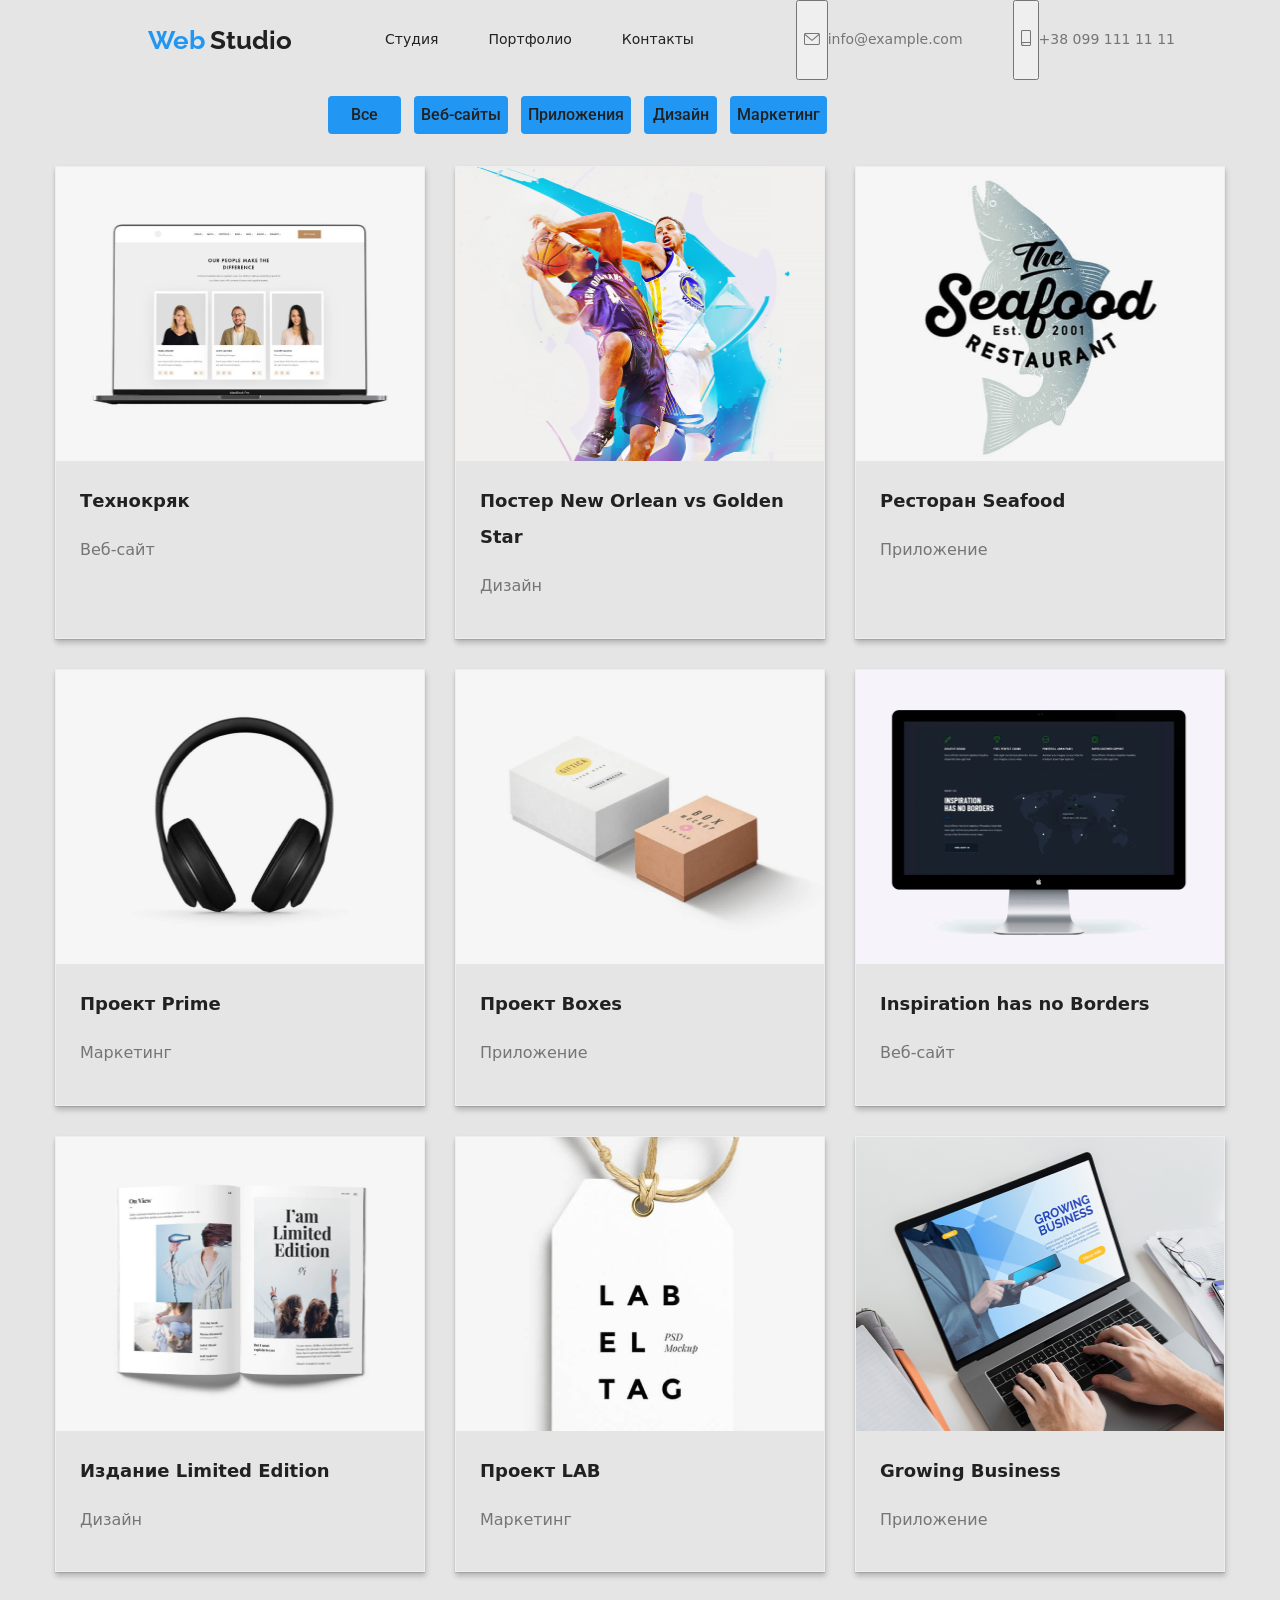
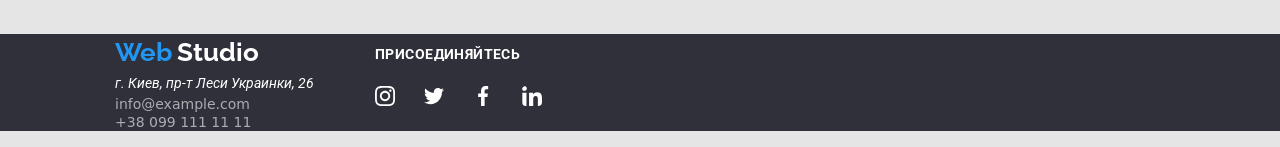
==== portfolio.html @ d6812cfa "oj" ====
<!DOCTYPE html>
<html lang="ru">

<link rel="stylesheet" href="./main.css">

<head>
    <meta charset="UTF-8">
    <meta name="viewport" content="width=device-width, initial-scale=1.0">
    <title>Document</title>
    <link rel="preconnect" href="https://fonts.gstatic.com">

    <link href="https://fonts.googleapis.com/css2?family=Raleway:wght@700&family=Roboto:wght@400;500;700&display=swap"
        rel="stylesheet" />

    <link rel="stylesheet" href="https://cdnjs.cloudflare.com/ajax/libs/modern-normalize/1.0.0/modern-normalize.min.css"
        integrity="sha512-ISS7cAi1PEhQ8jnbJpJZMd29NlhNj4AWYyLOSp2CE/CsHxTCu+r+t0D2yoJudVrd0/8fTVPUVDzY5Tvli75u/g=="
        crossorigin="anonymous" />

</head>

<body >
    <header>
        <div class="container">
        <nav >
            <ul class="site-nav list">
              <a href="" > <span class="logo-start">Web</span> <span class="logo" >  Studio</span></a>
              
              <li class="navi-bar"><a href="./index.html"class="link">Студия</a></li>
              <li class="navi-bar"><a href=""class="link">Портфолио</a></li>
              <li class="navi-bar"><a  href=""class="link">Контакты</a></li>
           <div class="mobi-mail">
            <button class="tel-button"><svg width="16" height="12">
                    <use href="./imege/symbol-defs.svg#icon-envelope"></use>
                </svg></button>
              <li class="last-items"><a class="items" href="mailto:">info@example.com</a></li>

            <button class="tel-button"> <svg width="10" height="16">
                    <use href="./imege/symbol-defs.svg#icon-smartphone"></use>
                </svg></button>
              <li class="last-items"><a class="items" href="tel:+"> +38 099 111 11 11</a></li>
              </div>
         </ul>
        </nav>
        </div>
      </header>

    <main >
        <section> 
            <div class="container-navigation">
    <ul class="navigation">
           <button class="button-site">  Все</button>
           <button class="button-site"> Веб-сайты</button>
           <button class="button-site"> Приложения</button>
            <button class="button-site">Дизайн</button>
            <button class="button-site">Маркетинг</button>
    </ul>
        </div>
        </section>
  
    <section class="mast-last">
        <div class="container">
            <ul class="mast-team">
            <li class="last-page">
                <img src="./imege/2/img.png" width="370" height="294" alt="">

                <div class="mi-project">
                <h3>Технокряк</h3>
                <p class="project">Веб-сайт</p>
                </div>
                
            </li>
        
            <li class="last-page">
                <img src="./imege/2/img_2.png" width="370" height="294" alt="">

                <div class="mi-project">
                <h3>Постер New Orlean vs Golden Star</h3>
                <p class="project">Дизайн</p>
                </div>

            </li>
            <li class="last-page">
                <img src="./imege/2/img_3.png" width="370" height="294" alt="">

                <div class="mi-project">
                <h3>Ресторан Seafood</h3>
                <p class="project">Приложение</p>
                </div>

            </li>

            <li class="last-page">
                <img src="./imege/2/img4.png" width="370" height="294" alt="">

                <div class="mi-project"> 
                <h3>Проект Prime</h3>
                <p class="project">Маркетинг</p>
                </div>

            </li>
            <li class="last-page">
                <img src="./imege/2/img5.png" width="370" height="294" alt="">
                
                <div class="mi-project">
                <h3>Проект Boxes</h3>
                <p class="project">Приложение</p>
                </div>

            </li>
            <li class="last-page">
                <img src="./imege/2/img6.png" width="370" height="294" alt="">

                <div class="mi-project">
                <h3>Inspiration has no Borders</h3>
                <p class="project">Веб-сайт</p>
                </div>

            </li>

            <li class="last-page">
                <img src="./imege/2/7.png" width="370" height="294" alt="">

                <div class="mi-project">
                <h3>Издание Limited Edition</h3>
                <p class="project">Дизайн</p>

                </div>

            </li>

            <li class="last-page">
               <img src="./imege/2/8.png" width="370" height="294" alt="">

            <div class="mi-project">
               <h3>Проект LAB</h3>
               <p class="project">Маркетинг</p>

            </div>
            </li>

            <li class="last-page">
                <img src="./imege/2/9.png" width="370" height="294" alt="">

                <div class="mi-project">
                <h3>Growing Business</h3>
                <p class="project">Приложение</p>
                </div>

            </li>
        </ul>
        </div>
    
    </section>
    
    </main>
    <section>
        <footer>
            <ul>
                <div class="container">
                    <div class="network">
    
                        <li>
                            <h1 class="net">ПРИСОЕДИНЯЙТЕСЬ</h1>
    
                            <button class="my-network"><svg class="button-social">
                                    <use href="./imege/symbol-defs.svg#icon-instagram-1"></use>
                                </svg></button>
    
    
                            <button class="my-network"> <svg class="button-social">
                                    <use href="./imege/symbol-defs.svg#icon-twitter-1"></use>
                                </svg></button>
    
                            <button class="my-network"><svg class="button-social">
                                    <use href="./imege/symbol-defs.svg#icon-facebook-1"></use>
                                </svg></button>
    
                            <button class="my-network"><svg class="button-social">
                                    <use href="./imege/symbol-defs.svg#icon-linkedin-1"></use>
                                </svg></button>
                    </div>
                    </li>
                    <ul class="mi-network">
    
                        <a href=""> <span class="logo-start">Web</span> <span class="logo-my"> Studio</span></a>
    
    
                        <li class="add">
                            <address>г. Киев, пр-т Леси Украинки, 26</address>
                        </li>
                        <li><a class="mail" href="mailto:">info@example.com</a></li>
                        <li> <a class="mobile" href="tel:+"> +38 099 111 11 11</a></li>
                    </ul>
    
    
    
    
    
    
            </ul>
    
        </footer>
    </section>
    
</body>
</html>
---- main.css ----
body{
    background : #E5E5E5;
    font-family: Roboto, sans-serif;}
    /*лого шапка logo*/
    .logo-start .logo {
    font-style: 400;
    font-weight: 700;
    font-size: 1.2;
    line-height: 31px;}
    .logo-start{
        color: #2196F3;
        width: 145px;
        height: 31px;
        left: 215px;
        top: 24px;
        
        font-family: Raleway;
        font-style:400;
        font-weight: 700;
        font-size: 26px;
        line-height: 1.4;}
    .logo{
        margin-right: 93px;
        color: #212121;
        width: 145px;
        height: 31px;
        left: 215px;
        top: 24px;
        
        font-family: Raleway;
        font-style: 400;
        font-weight: 700;
        font-size: 26px;
        line-height: 1.4;}

           
    
        .logo-my{
    
        color: #FFFFFF;
    
        width: 145px;
        height: 31px;
        left: 215px;
        top: 24px;
        
        font-family: Raleway;
        font-style: 400;
        font-weight: 700;
        font-size: 26px;
        line-height: 1.4;}
        /*список навигации link*/
        .site-nav{text-align: center;}
          /*КОМАНДЫ*/
    .container {
width: 1200px;
padding-left: 15px;
padding-right: 15px;
margin-left: auto;
margin-right: auto;
}

     .list{
         display: flex;
        margin: 0;
        padding: 0;
        list-style: none; 
    align-items: center;}

    

  .button{
      padding: 0;
      border: none;
    width: 44px; 
    height: 44px;  
border-radius: 50%;}

.button:hover{background: #2196F3;}
    
.button-smart{
display: flex;
margin-left: auto;
margin-right: auto;

width: 20px;
 height: 20px; 

padding: 0; 
}

        .mobi-mail{
       display: flex;
        margin-left: auto;}
             
        .last-nav{display: flex; }

        .navi-bar{margin-right: 50px;
            display: flex;}
            .navi:last-child{margin: 0px;}
        .link {
            display: flex;
             display: block;
            padding-top: 32px;
            padding-bottom: 32px;
            text-decoration: none;

            color: #212121;
            font-style: 400;
            font-weight: 500;
            font-size: 14px;
            line-height: 1.14;}
               
        .link:hover{
            color: #2196F3;
            font-style: 400;
            font-weight: 500;
            font-size: 14px;
            line-height: 1.14;}
            
         /* Эффективные решения для вашего бизнеса */
    
        .main-hiro{text-align: center;vertical-align:middle}
        

            .text{background: #2F303A;
            background-image:linear-gradient(to bottom, rgba(47, 48, 58, 0.4), rgba(47, 48, 58, 0.4)), url(./imege/Img_Overlay.png);
            background-position: center;;}
            .overlay {justify-content: center;
             width: 1600px;
            height: 600px;
            padding-top: 200px;
         
        }

        

        .hiro-title{
        color: #FFFFFF;
        font-weight: 900;
        font-size: 44px;
        line-height: 1.4;
        text-align: center;
    margin-left: 250px;
        width: 696px;
        
       }

        /* Внимание к деталям,Пунктуальность,Планирование,Современные технологии*/
        h2{
            color: #212121;
            font-style: normal;
            font-weight: 700;
            font-size: 14px;
            line-height: 1.14;}

            .main-paragraph{display: flex;
            margin-left: auto;margin-right: auto;text-align:left}
    
            .paragraph {
            color: #757575;
            font-style: 400;
            font-weight: 400;
            font-size: 14px;
            line-height: 1.7;}
    /* Чем мы занимаемся, Наша команда */

    .lessons{text-align: center;}
    .affair{display: flex; padding-left: 0px; }
    .comm{margin-left: auto;
    margin-right: auto;}

    /* Наша команда имена */
    .main-style{margin-left: auto;
        margin-right: auto;}
    .main-team{display: flex;padding-left: 0px }
    .box{
        display: flex;
       color: #212121;
       font-weight: 700;
       font-size: 36px;
       line-height: 1.2;
       justify-content: center;}


    h3{
    color: #212121;
    
    font-style: 400;
    font-weight: 500;
    font-size: 16px;
    line-height: 19px;}
    
    .team{
        font-style: 400;
        font-weight: 400;
        font-size: 16px;
        line-height: 1.2;
        color: #757575;}
    
    /*мобильный,мыло*/
    .main-nav{
        display: flex;
        text-align: center;}
   

   
    .items:hover{
        
        color: #2196F3;
        font-style: 400;
        font-weight: 500;
        font-size: 14px;
        line-height: 1.14;}
    .items{
        display: block;
        padding-top: 32px;
        padding-bottom: 32px;
        margin-right: 50px;

        color: #757575;
        font-style: 400;
        font-weight: 500;
        font-size: 14px;
        line-height: 1.14;}
    
    .mobile, .mail{
        
    color: rgba(255, 255, 255, 0.6);
    font-style: 400;
    font-weight: 400;
    font-size: 14px;
    line-height: 1.7
    text-decoration none; }
    
    /* Все,Веб-сайты,Приложения,Дизайн,Маркетинг*/

        /* заголовки проектов */
        
            h3{
            font-style: 400;
            font-weight: 700;
            font-size: 18px;
            line-height: 2;
            color: #212121;}
            
          
        
.my-network{    
    
    padding: 0;
      border: none;
    width: 44px; 
    height: 44px;  justify-content: center;
border-radius: 50%;background: #2F303A;}

.button-social{text-decoration: none;
    
        margin-right: 0px;
        border: none; 
        display: flex;
        color:#FFFFFF;;
        height: 20px;
        width: 20px;
    justify-content: center;border-radius: 4px;}

.network{display: flex;text-decoration: none;
     align-items: center;margin-left: 300px;position: absolute;}

.net{font-family: Roboto;
font-style: normal;
font-weight: bold;
font-size: 14px;
line-height: 16px;
letter-spacing: 0.03em;
text-transform: uppercase;

color: #FFFFFF;}

.my-network:hover{background: #2196F3;}

.clients{text-align: center;}

.my-lera{ display: flex; margin-left: auto;
margin-right: auto;justify-content: center;}

.it-lera{margin-right: 15px; }

.it-lera:hover{background:  #2196F3;}
.lera{height: 90px;
width: 170px;

border-radius: 4px;
justify-content: center;
display: flex; }

 .mast-last{justify-content: center; padding-left: 0px;
   display: inline-flex;
  display: flex;
   
  flex-wrap: wrap;}
      
 .mast-team {
     display: inline-flex;
     justify-content: center;
     padding-left: 0px;
      display: flex;
      flex-wrap: wrap;
   }

      .last-page img {
     width: 100%;}
    .mi-project{text-align-last: left;
    padding-left: 24px;padding-bottom: 20px;}

.last-page{margin-right: 30px;margin-bottom: 30px;
  justify-content: center;
width: 370px; border: 1px solid #EEEEEE;

box-shadow: 0px 1px 1px rgba(0, 0, 0, 0.12), 0px 4px 4px rgba(0, 0, 0, 0.06), 1px 4px 6px rgba(0, 0, 0, 0.16);}

.last-page:nth-child(3n + 3) {margin-right: 0px;}


.project {
  font-size: 16px;
  line-height: 1.9;
  color: #757575;}

        
                footer{background: #2F303A;}
                

                .background{background: #F5F4FA;}

                ul{list-style: none;}

                .my-address{padding-left: 0;}

                .add{font-family: Roboto;
                    font-style:400;
                    font-weight: 400;
                    font-size: 14px;
                    line-height: 24px;
                    
                    color: #FFFFFF;
                    }
                a {text-decoration: none;} 
                

    .site-nav{margin-left: 93px;}
    .bar{margin-left: auto;margin-right: auto;}
    .header>.container{align-items: center;}
    
    .container-navigation{margin-left: 280px;}
      
    .button-site:hover{ 
        color: #FFFFFF;}
  .button-site{
      
    font-family: Roboto;
    font-style: 400;
     font-weight: 500;
    font-size: 16px;
     line-height: 1.6;
    color: #212121;
     min-width: 73px;
     height: 38px;
      background: #2196F3;
      border-radius: 4px;border: 1px solid transparent;
    margin-left: 8px;}
    .button-primery:hover{color: #212121;}

   

.button-primery{ font-family: Roboto;
    font-style: 400;
     font-weight: 700;
    font-size: 16px;
     line-height: 1.8;
     color:#FFFFFF;
     margin-right: 400px;
     
     min-width: 200px;
     height: 50px;
      background: #2196F3
     ;border-radius: 4px;border: 1px solid transparent;}
     

.ul{margin-left: 0;
 margin-bottom: 0;
padding-left: 0; }
.p{margin-left: 0;margin-bottom: 0;
padding-left: 0;}
.h1,h2,h3{margin-left: 0;margin-bottom: 0;
padding-left: 0;}
a{text-decoration: none;}
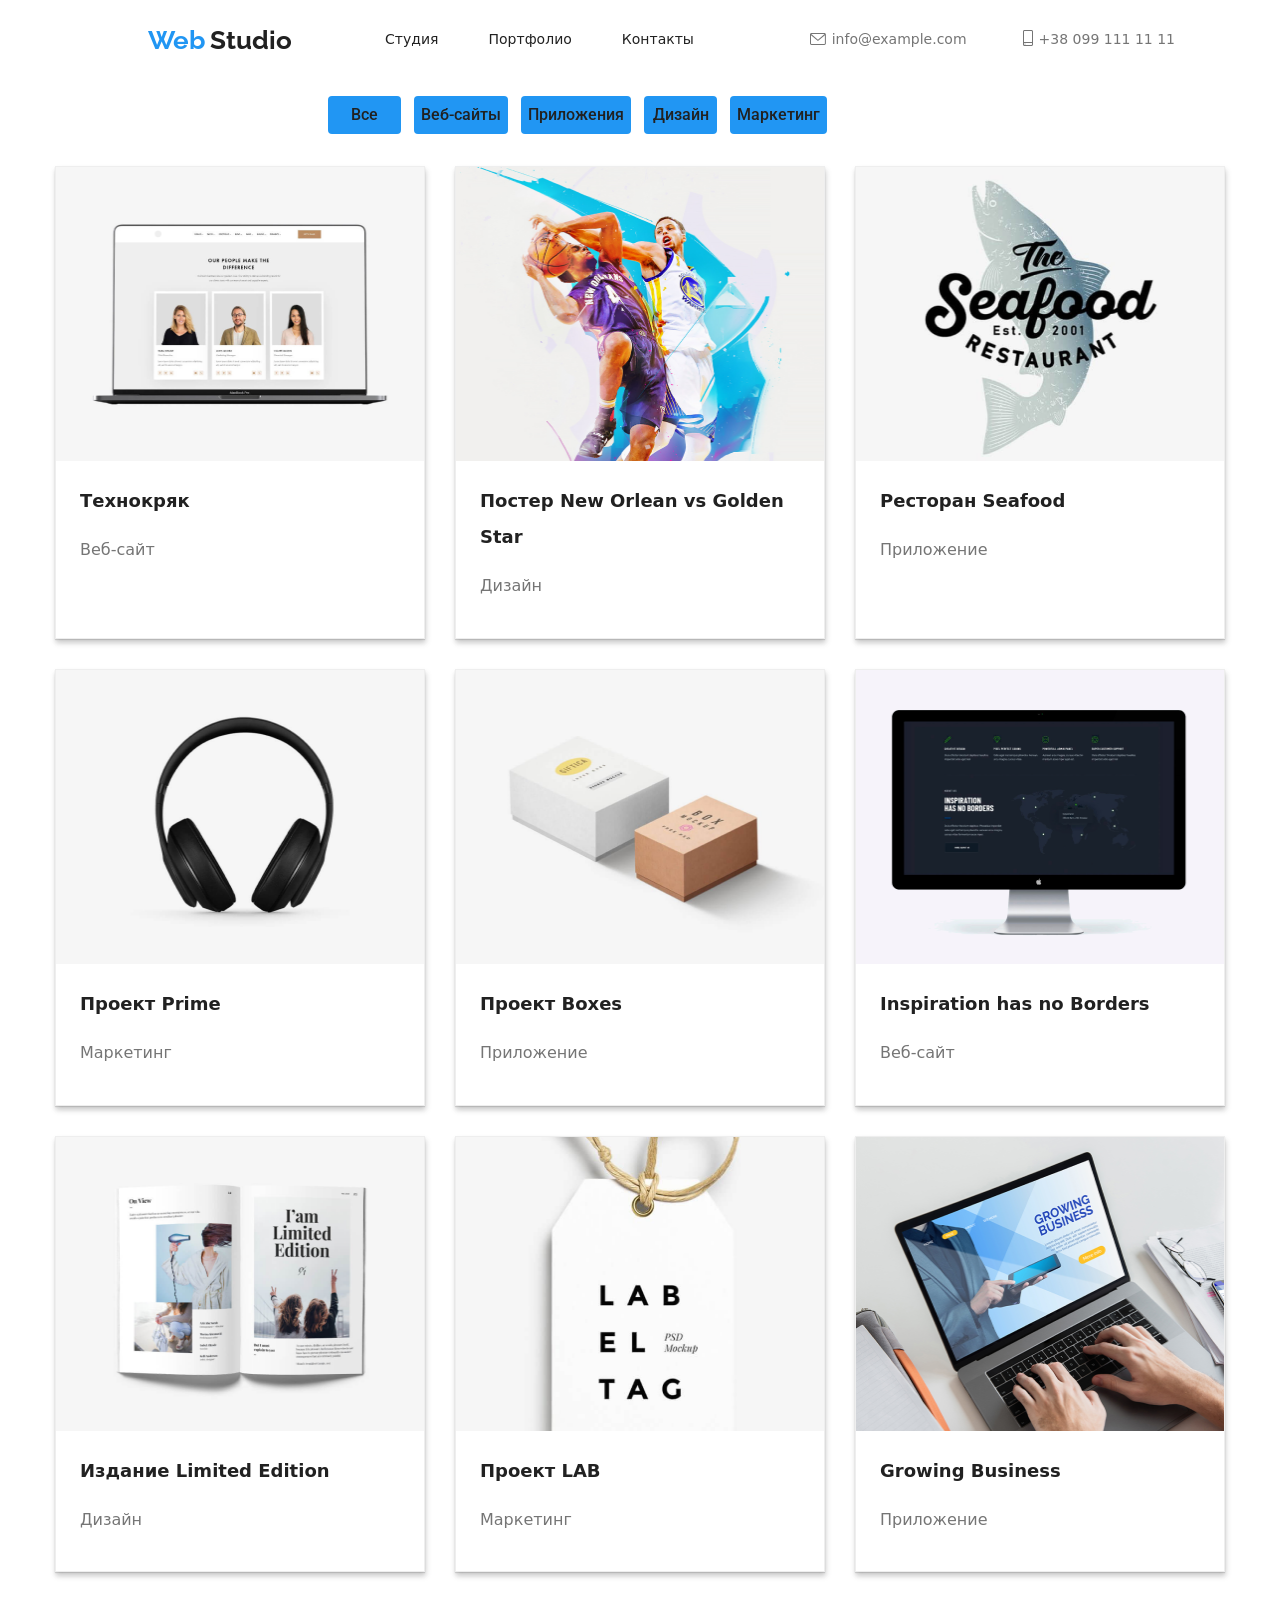
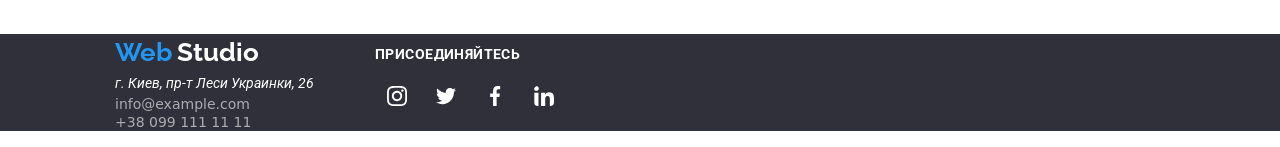
==== commit e2ae29fa: "ooo" ====
--- a/portfolio.html
+++ b/portfolio.html
@@ -182,7 +182,7 @@
                     </li>
                     <ul class="mi-network">
     
-                        <a href=""> <span class="logo-start">Web</span> <span class="logo-my"> Studio</span></a>
+                        <a href=""> <span class="logo-start">Web</span> <span class="logo-my">Studio</span></a>
     
     
                         <li class="add">
--- a/main.css
+++ b/main.css
@@ -1,5 +1,5 @@
 body{
-    background : #E5E5E5;
+  
     font-family: Roboto, sans-serif;}
     /*лого шапка logo*/
     .logo-start .logo {
@@ -70,15 +70,17 @@
     
 
   .button{
-      padding: 0;
-      border: none;
-    width: 44px; 
-    height: 44px;  
+     background: #FFFFFF;color: #757575;
+padding: 0;
+border: none;
+width: 44px; 
+height: 44px;  
 border-radius: 50%;}
 
 .button:hover{background: #2196F3;}
     
 .button-smart{
+
 display: flex;
 margin-left: auto;
 margin-right: auto;
@@ -88,6 +90,7 @@
 
 padding: 0; 
 }
+.tel-button{border: none;background: #FFFFFF;}
 
         .mobi-mail{
        display: flex;
@@ -255,11 +258,12 @@
 border-radius: 50%;background: #2F303A;}
 
 .button-social{text-decoration: none;
-    
+   margin-left: 12px;
         margin-right: 0px;
         border: none; 
         display: flex;
-        color:#FFFFFF;;
+        color:#FFFFFF;
+
         height: 20px;
         width: 20px;
     justify-content: center;border-radius: 4px;}
@@ -284,13 +288,17 @@
 .my-lera{ display: flex; margin-left: auto;
 margin-right: auto;justify-content: center;}
 
-.it-lera{margin-right: 15px; }
+.it-lera{margin-right: 15px;border: 1px solid #AFB1B8;
+box-sizing: border-box;
+border-radius: 4px;
+border-radius: 4px; }
 
 .it-lera:hover{background:  #2196F3;}
-.lera{height: 90px;
+.lera{
+height: 90px;
 width: 170px;
 
-border-radius: 4px;
+
 justify-content: center;
 display: flex; }
 
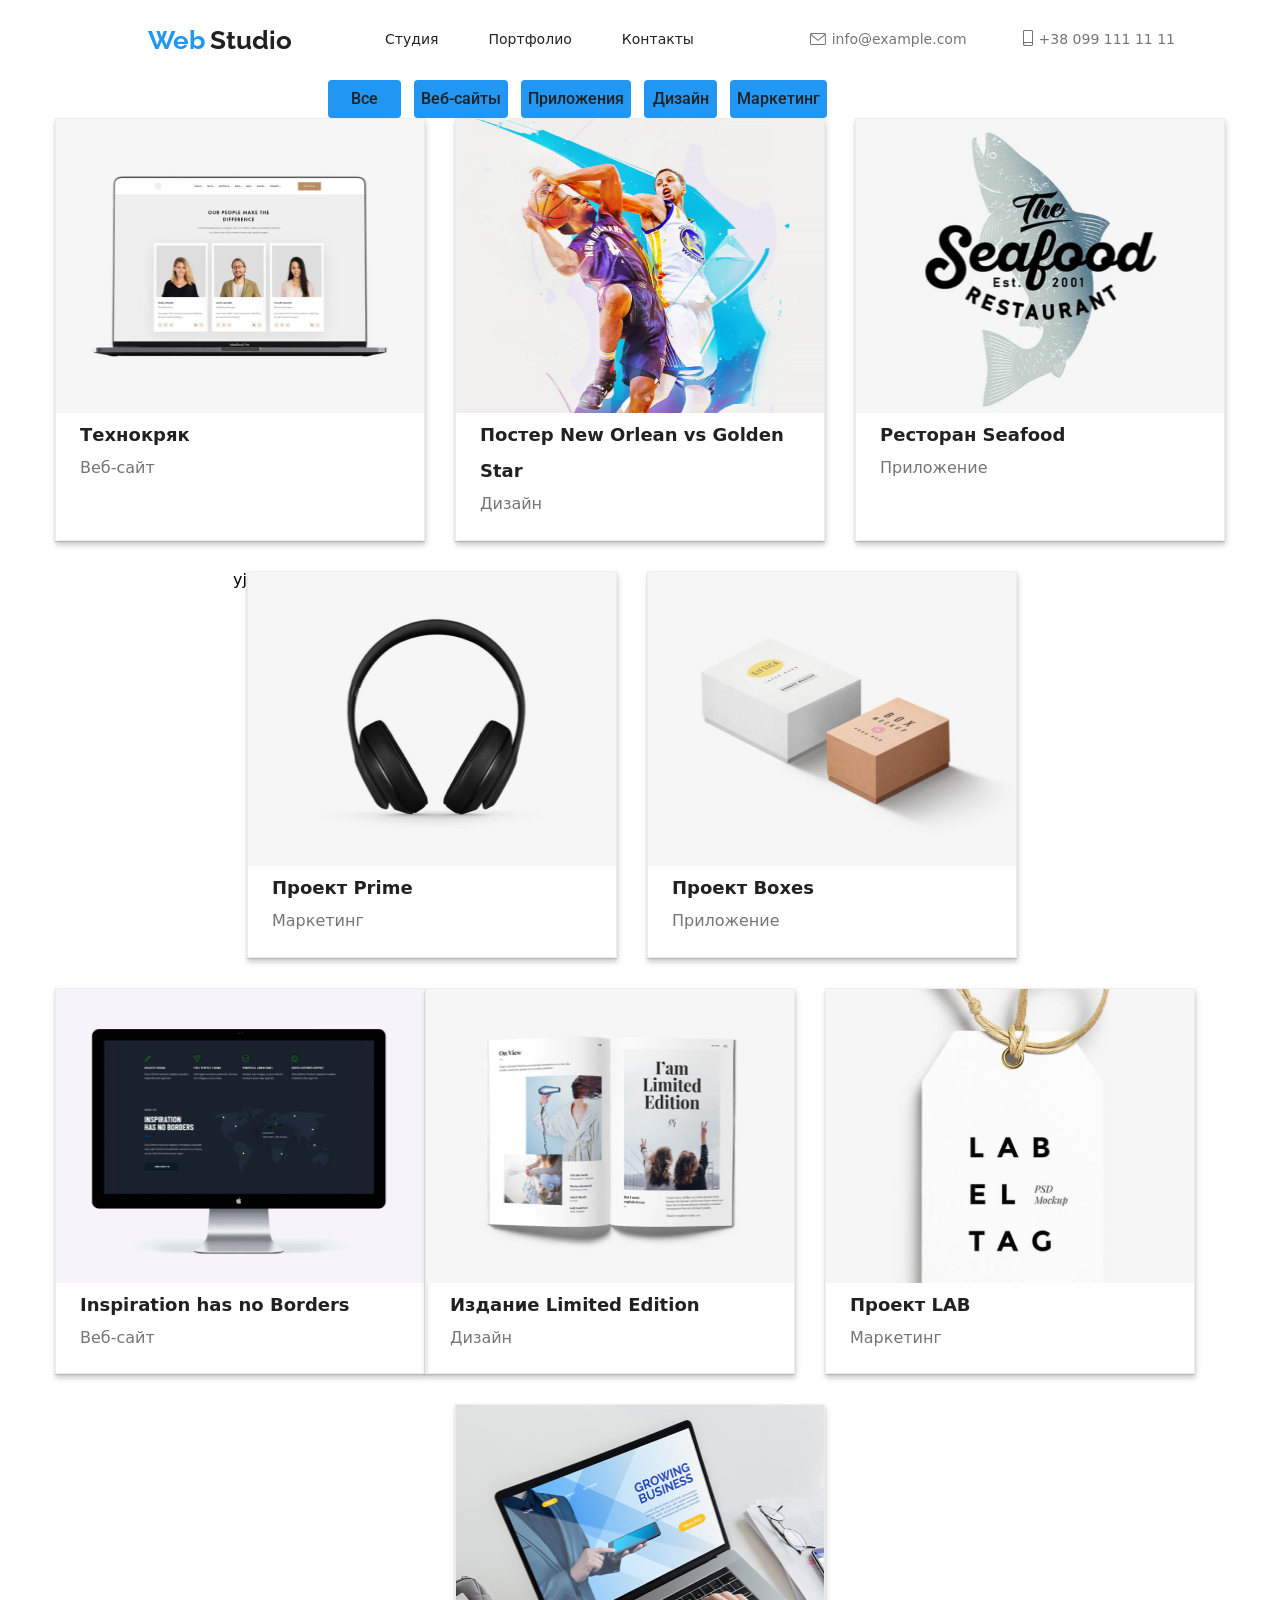
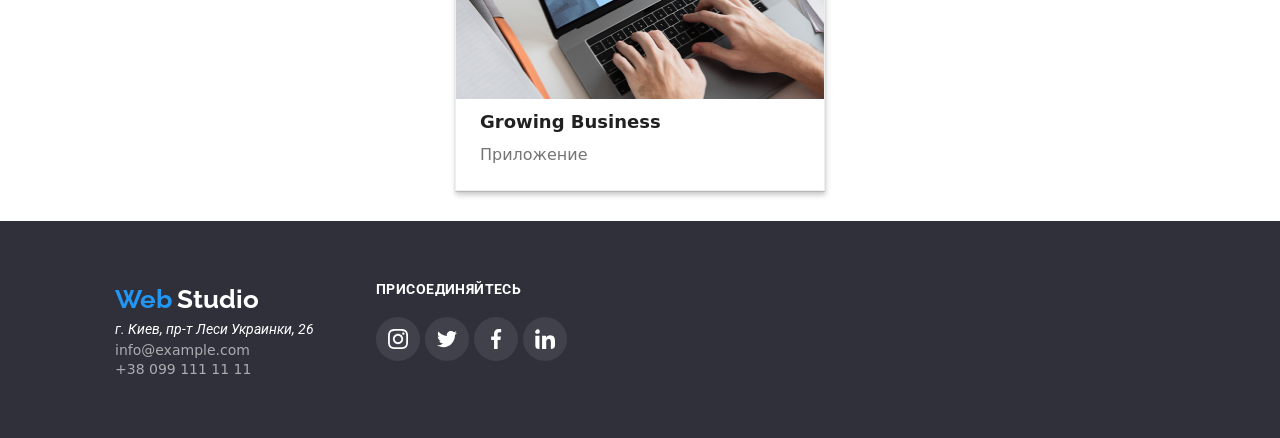
==== commit 517d8ac6: "mh" ====
--- a/portfolio.html
+++ b/portfolio.html
@@ -88,7 +88,7 @@
                 </div>
 
             </li>
-
+yj
             <li class="last-page">
                 <img src="./imege/2/img4.png" width="370" height="294" alt="">
 
--- a/main.css
+++ b/main.css
@@ -67,34 +67,57 @@
         list-style: none; 
     align-items: center;}
 
-    
+    .it-smart{padding-top: 16px;
+        padding-bottom: 30px;
+        justify-content: center;}
+
+svg path {
+fill:inherit;
+stroke:inherit;
+stroke-width:inherit;
+
+}
+        .button:hover {
+            fill:red;
+        }
+
+
+
+.button:hover, .button:focus {
+  fill: #ff715b;
+}
 
   .button{
-     background: #FFFFFF;color: #757575;
+        cursor: pointer;
+  fill: #1ea896;
+background: #FFFFFF;
 padding: 0;
+margin-right: 10px;
 border: none;
 width: 44px; 
 height: 44px;  
 border-radius: 50%;}
 
-.button:hover{background: #2196F3;}
-    
-.button-smart{
-
+.button:last-child{margin-right: 0px;}
+
+.button:hover{background: #2196F3; }
+    
+.button-smart{ 
 display: flex;
 margin-left: auto;
 margin-right: auto;
-
 width: 20px;
- height: 20px; 
-
-padding: 0; 
-}
+height: 20px; }
+
+
+
+
 .tel-button{border: none;background: #FFFFFF;}
 
-        .mobi-mail{
-       display: flex;
-        margin-left: auto;}
+.mobi-mail{
+ display: flex;
+ margin-left: auto;
+}
              
         .last-nav{display: flex; }
 
@@ -157,34 +180,77 @@
             font-size: 14px;
             line-height: 1.14;}
 
+            .rectangle{width: 270px;height: 120px;
+                background: #F5F4FA;
+                border-radius: 4px;
+                margin-right: 30px;
+            }
+            .rectangle:nth-last-child{margin-right: 0px;}
+
             .main-paragraph{display: flex;
-            margin-left: auto;margin-right: auto;text-align:left}
+           
+            text-align:left;
+            padding-top: 94px;
+            padding-left: 0px;
+            ;margin-bottom: 30px;
+        }
     
             .paragraph {
-            color: #757575;
-            font-style: 400;
-            font-weight: 400;
-            font-size: 14px;
-            line-height: 1.7;}
+width: 270px;height: 75px;
+
+             padding-top: 10px;
+            font-family: Roboto;
+font-style: normal;
+font-weight: normal;
+font-size: 14px;
+line-height: 24px;
+          
+
+letter-spacing: 0.03em;
+
+color: #757575;  }
     /* Чем мы занимаемся, Наша команда */
 
     .lessons{text-align: center;}
-    .affair{display: flex; padding-left: 0px; }
+    .affair{
+    display: flex;
+     padding-left: 0px;
+     padding-bottom: 94px; 
+    }
     .comm{margin-left: auto;
     margin-right: auto;}
 
     /* Наша команда имена */
-    .main-style{margin-left: auto;
-        margin-right: auto;}
-    .main-team{display: flex;padding-left: 0px }
-    .box{
-        display: flex;
-       color: #212121;
-       font-weight: 700;
-       font-size: 36px;
-       line-height: 1.2;
-       justify-content: center;}
-
+  .rov{padding:30px ;}
+.main-style {
+  text-align: center;
+  margin-left: auto;
+  margin-right: auto;
+  box-shadow: 0px 1px 3px rgba(0, 0, 0, 0.12), 0px 1px 1px rgba(0, 0, 0, 0.14), 0px 2px 1px rgba(0, 0, 0, 0.2);
+  border-radius: 0px 0px 4px 4px;
+}
+.main-boxi {background: #F5F4FA;
+ margin-bottom: 94px;
+}
+
+
+.main-team {
+display: flex;
+padding-left: 0px;
+padding-bottom: 94px;
+
+}
+
+.boxi {padding-top: 94px;
+ padding-bottom: 50px;
+  font-weight: 264px;
+  font-size: 42px;
+  display: flex;
+  color: #212121;
+  font-weight: 700;
+  font-size: 36px;
+  line-height: 1.2;
+  justify-content: center;}
 
     h3{
     color: #212121;
@@ -226,9 +292,11 @@
         font-weight: 500;
         font-size: 14px;
         line-height: 1.14;}
+
+        
     
     .mobile, .mail{
-        
+       padding-top: 9px;
     color: rgba(255, 255, 255, 0.6);
     font-style: 400;
     font-weight: 400;
@@ -249,27 +317,41 @@
             
           
         
-.my-network{    
-    
-    padding: 0;
-      border: none;
+.my-network{   
+    padding-left: 12px;
+
+    margin-right: 0px;
+    margin-left: 0px;
+     
+     border: none;
     width: 44px; 
-    height: 44px;  justify-content: center;
-border-radius: 50%;background: #2F303A;}
-
-.button-social{text-decoration: none;
-   margin-left: 12px;
-        margin-right: 0px;
+    height: 44px; 
+     justify-content: center;
+border-radius: 50%;
+background: #40414b;}
+
+
+
+.button-social{
+    text-decoration: none;
+   
+     
         border: none; 
         display: flex;
         color:#FFFFFF;
 
         height: 20px;
         width: 20px;
-    justify-content: center;border-radius: 4px;}
-
-.network{display: flex;text-decoration: none;
-     align-items: center;margin-left: 300px;position: absolute;}
+    
+    border-radius: 4px;}
+
+.network{display: flex;
+    text-decoration: none;
+     align-items: center;
+     padding-left: 301px;
+     position: absolute;}
+
+.it-network{margin-bottom: 72px;}
 
 .net{font-family: Roboto;
 font-style: normal;
@@ -278,15 +360,25 @@
 line-height: 16px;
 letter-spacing: 0.03em;
 text-transform: uppercase;
-
-color: #FFFFFF;}
+padding-bottom: 20px;
+color: #FFFFFF;
+padding-top: 60px;}
+
+.it-neti{margin-top: 93px;}
 
 .my-network:hover{background: #2196F3;}
-
-.clients{text-align: center;}
-
-.my-lera{ display: flex; margin-left: auto;
-margin-right: auto;justify-content: center;}
+.mi-network{padding-top: 60px;
+    padding-bottom: 60px;
+}
+.clients{text-align: center;
+  
+    padding-bottom: 50px;}
+
+.my-lera{ display: flex;
+     margin-left: auto;
+margin-right: auto;
+justify-content: center;
+padding-bottom: 94px;}
 
 .it-lera{margin-right: 15px;border: 1px solid #AFB1B8;
 box-sizing: border-box;
@@ -402,4 +494,7 @@
 padding-left: 0;}
 .h1,h2,h3{margin-left: 0;margin-bottom: 0;
 padding-left: 0;}
-a{text-decoration: none;}+a{text-decoration: none;}
+*{margin:0;}
+.a.span.button{margin: 0;}
+.button{background-repeat: 0px;}
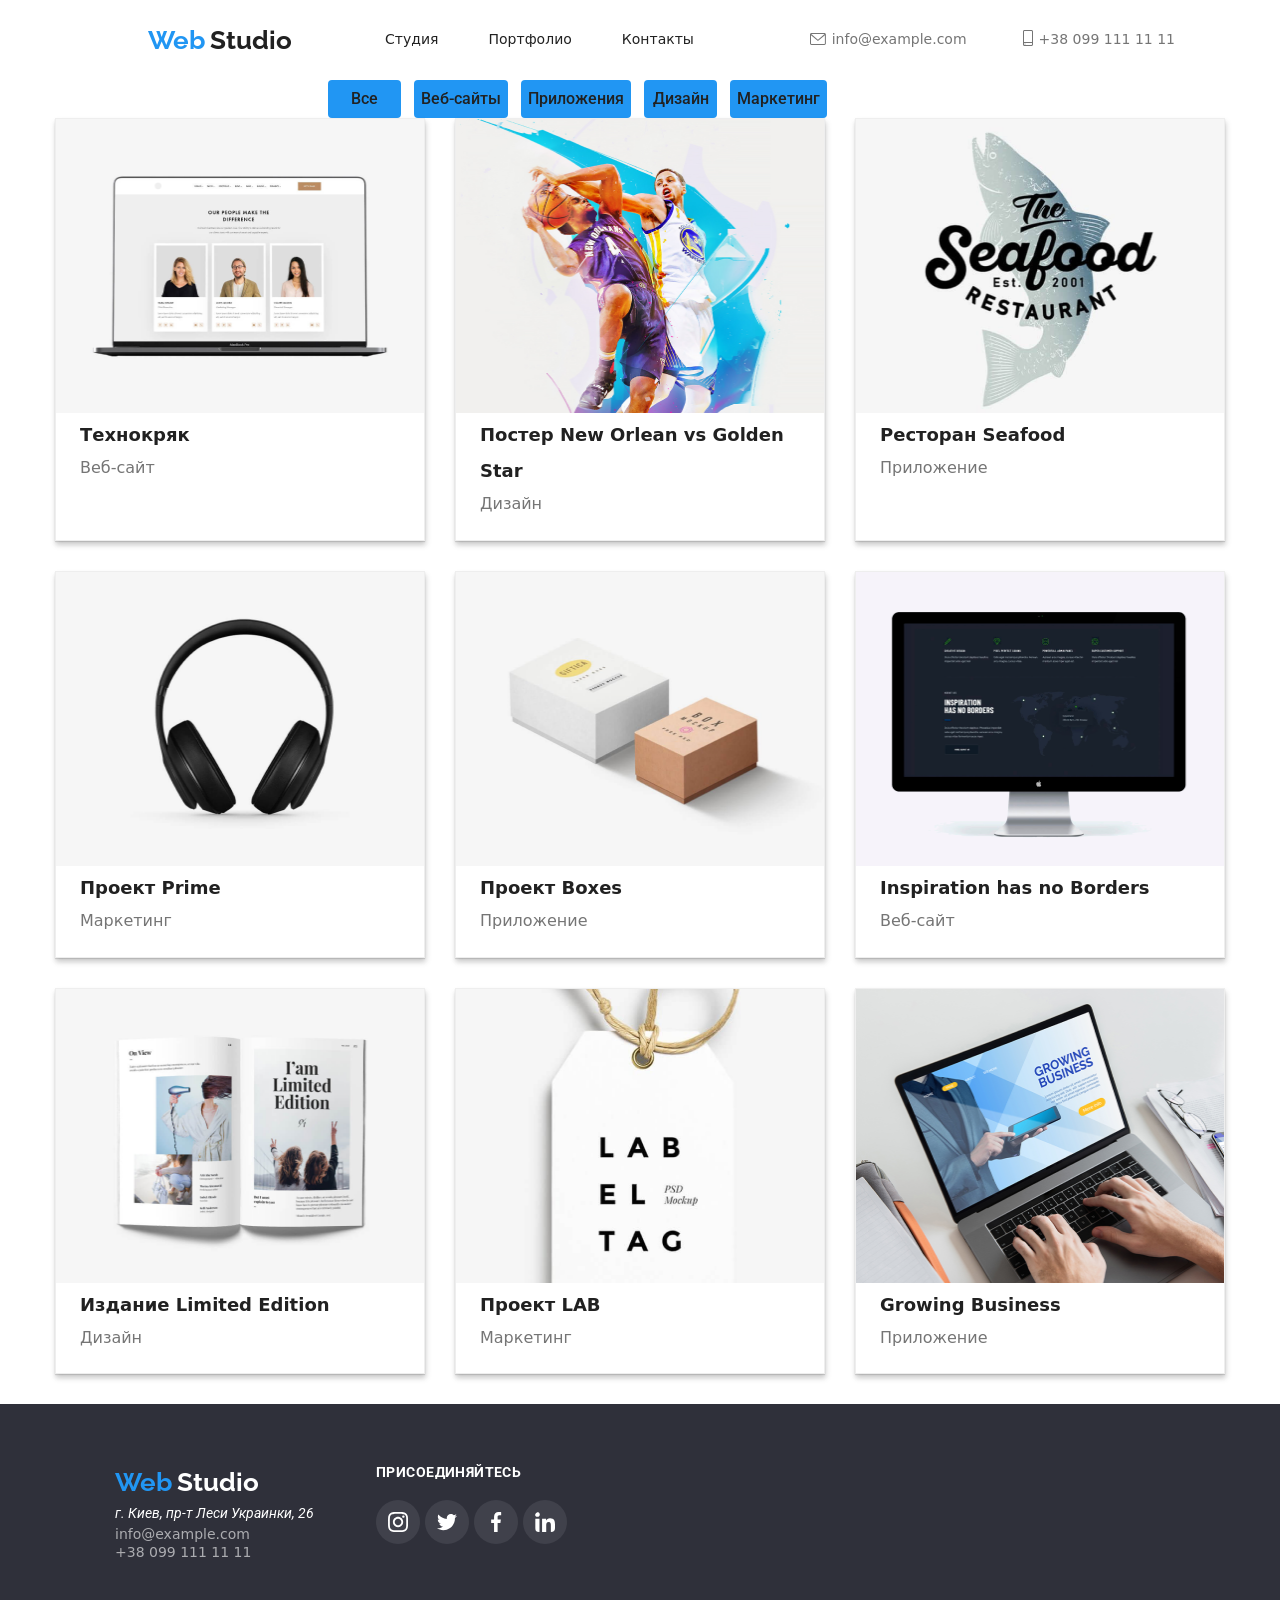
==== commit e47133b5: "b" ====
--- a/portfolio.html
+++ b/portfolio.html
@@ -88,7 +88,7 @@
                 </div>
 
             </li>
-yj
+
             <li class="last-page">
                 <img src="./imege/2/img4.png" width="370" height="294" alt="">
 
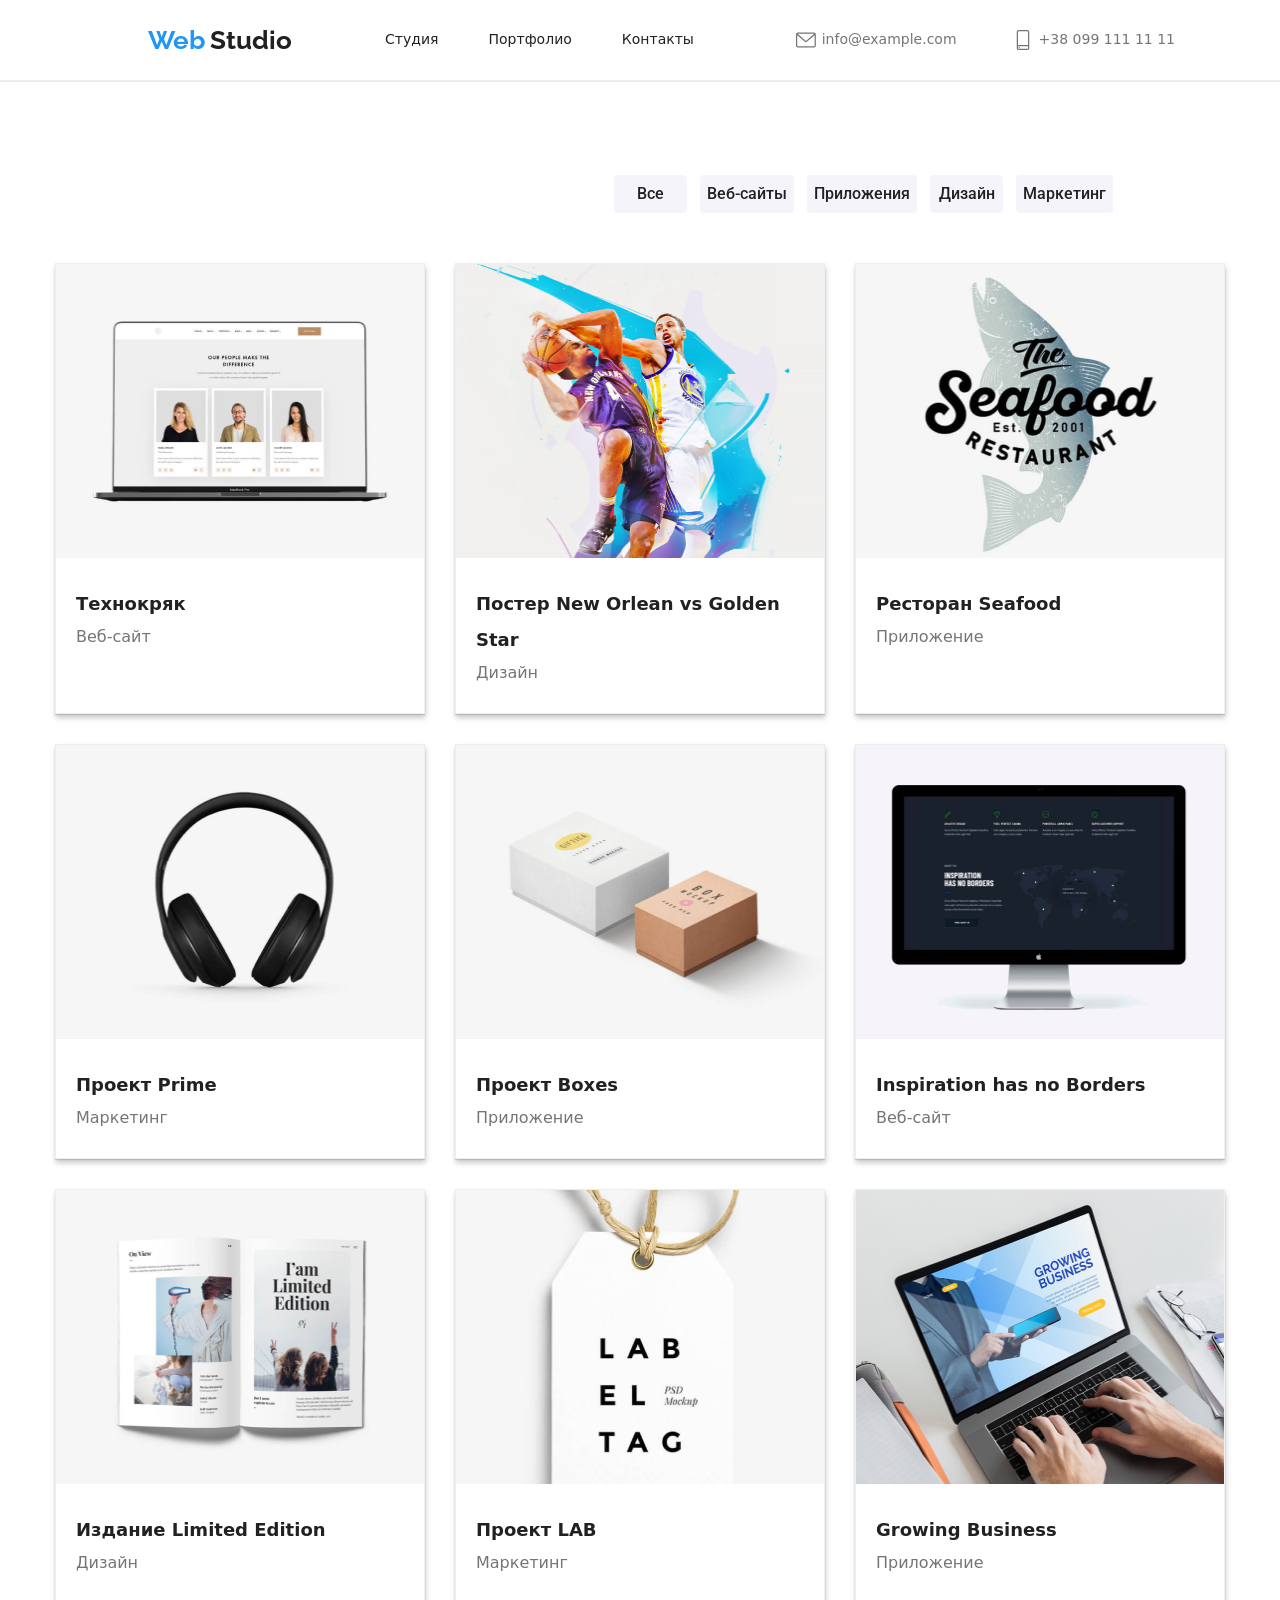
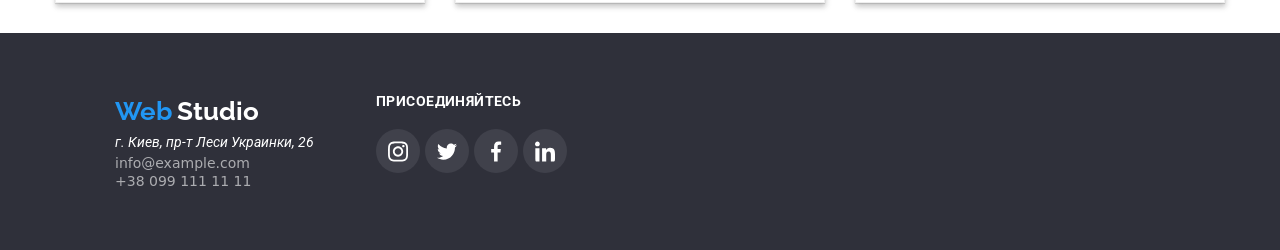
==== commit fce502c6: "sgwr" ====
--- a/portfolio.html
+++ b/portfolio.html
@@ -29,20 +29,22 @@
               <li class="navi-bar"><a href=""class="link">Портфолио</a></li>
               <li class="navi-bar"><a  href=""class="link">Контакты</a></li>
            <div class="mobi-mail">
-            <button class="tel-button"><svg width="16" height="12">
+            <button class="tel-button"><svg class="button-smart">
                     <use href="./imege/symbol-defs.svg#icon-envelope"></use>
                 </svg></button>
               <li class="last-items"><a class="items" href="mailto:">info@example.com</a></li>
 
-            <button class="tel-button"> <svg width="10" height="16">
+            <button class="tel-button"> <svg class="button-smart">
                     <use href="./imege/symbol-defs.svg#icon-smartphone"></use>
                 </svg></button>
               <li class="last-items"><a class="items" href="tel:+"> +38 099 111 11 11</a></li>
               </div>
+            
          </ul>
         </nav>
         </div>
       </header>
+    <hr>
 
     <main >
         <section> 
--- a/main.css
+++ b/main.css
@@ -51,6 +51,9 @@
         line-height: 1.4;}
         /*список навигации link*/
         .site-nav{text-align: center;}
+
+        hr{border: 1px solid #ECECEC;}
+
           /*КОМАНДЫ*/
     .container {
 width: 1200px;
@@ -77,20 +80,15 @@
 stroke-width:inherit;
 
 }
-        .button:hover {
-            fill:red;
-        }
-
-
-
-.button:hover, .button:focus {
-  fill: #ff715b;
-}
+       
+
+
+
+
 
   .button{
-        cursor: pointer;
-  fill: #1ea896;
-background: #FFFFFF;
+        cursor: pointer;background: #E5E5E5;
+color:  #AFB1B8;
 padding: 0;
 margin-right: 10px;
 border: none;
@@ -100,14 +98,18 @@
 
 .button:last-child{margin-right: 0px;}
 
-.button:hover{background: #2196F3; }
-    
-.button-smart{ 
+
+
+.button-smart:hover{fill: #2196F3; }
+
+.button-smart{color: #757575;
+    
 display: flex;
 margin-left: auto;
 margin-right: auto;
 width: 20px;
-height: 20px; }
+height: 20px; 
+fill: currentColor;}
 
 
 
@@ -237,11 +239,12 @@
 .main-team {
 display: flex;
 padding-left: 0px;
+
 padding-bottom: 94px;
-
 }
 
 .boxi {padding-top: 94px;
+    
  padding-bottom: 50px;
   font-weight: 264px;
   font-size: 42px;
@@ -340,7 +343,7 @@
         display: flex;
         color:#FFFFFF;
 
-        height: 20px;
+        height: 23px;
         width: 20px;
     
     border-radius: 4px;}
@@ -378,21 +381,27 @@
      margin-left: auto;
 margin-right: auto;
 justify-content: center;
-padding-bottom: 94px;}
-
-.it-lera{margin-right: 15px;border: 1px solid #AFB1B8;
+padding-bottom: 94px;
+color: lawngreen;}
+
+.it-lera{margin-right: 15px;
+border: 1px solid #AFB1B8;
 box-sizing: border-box;
 border-radius: 4px;
-border-radius: 4px; }
-
-.it-lera:hover{background:  #2196F3;}
+border-radius: 4px; 
+color: khaki;}
+
+.it-lera:hover{background: #E5E5E5; color: #2196F3;;
+    border: 1px solid #2196F3;}
 .lera{
+    fill: #AFB1B8;
 height: 90px;
 width: 170px;
 
 
 justify-content: center;
 display: flex; }
+.lera:hover{fill: #2196F3;}
 
  .mast-last{justify-content: center; padding-left: 0px;
    display: inline-flex;
@@ -411,7 +420,7 @@
       .last-page img {
      width: 100%;}
     .mi-project{text-align-last: left;
-    padding-left: 24px;padding-bottom: 20px;}
+    padding: 24px 20px;}
 
 .last-page{margin-right: 30px;margin-bottom: 30px;
   justify-content: center;
@@ -452,12 +461,15 @@
     .bar{margin-left: auto;margin-right: auto;}
     .header>.container{align-items: center;}
     
-    .container-navigation{margin-left: 280px;}
+    .container-navigation{
+       margin-left: 566px;
+    padding-top: 93px;
+padding-bottom: 50px;}
       
     .button-site:hover{ 
-        color: #FFFFFF;}
+      color: #FFFFFF; background: #2196F3; }
   .button-site{
-      
+      background: #F5F4FA;
     font-family: Roboto;
     font-style: 400;
      font-weight: 500;
@@ -466,7 +478,7 @@
     color: #212121;
      min-width: 73px;
      height: 38px;
-      background: #2196F3;
+      
       border-radius: 4px;border: 1px solid transparent;
     margin-left: 8px;}
     .button-primery:hover{color: #212121;}
@@ -497,4 +509,4 @@
 a{text-decoration: none;}
 *{margin:0;}
 .a.span.button{margin: 0;}
-.button{background-repeat: 0px;}+.button{background-repeat: 0px;}.
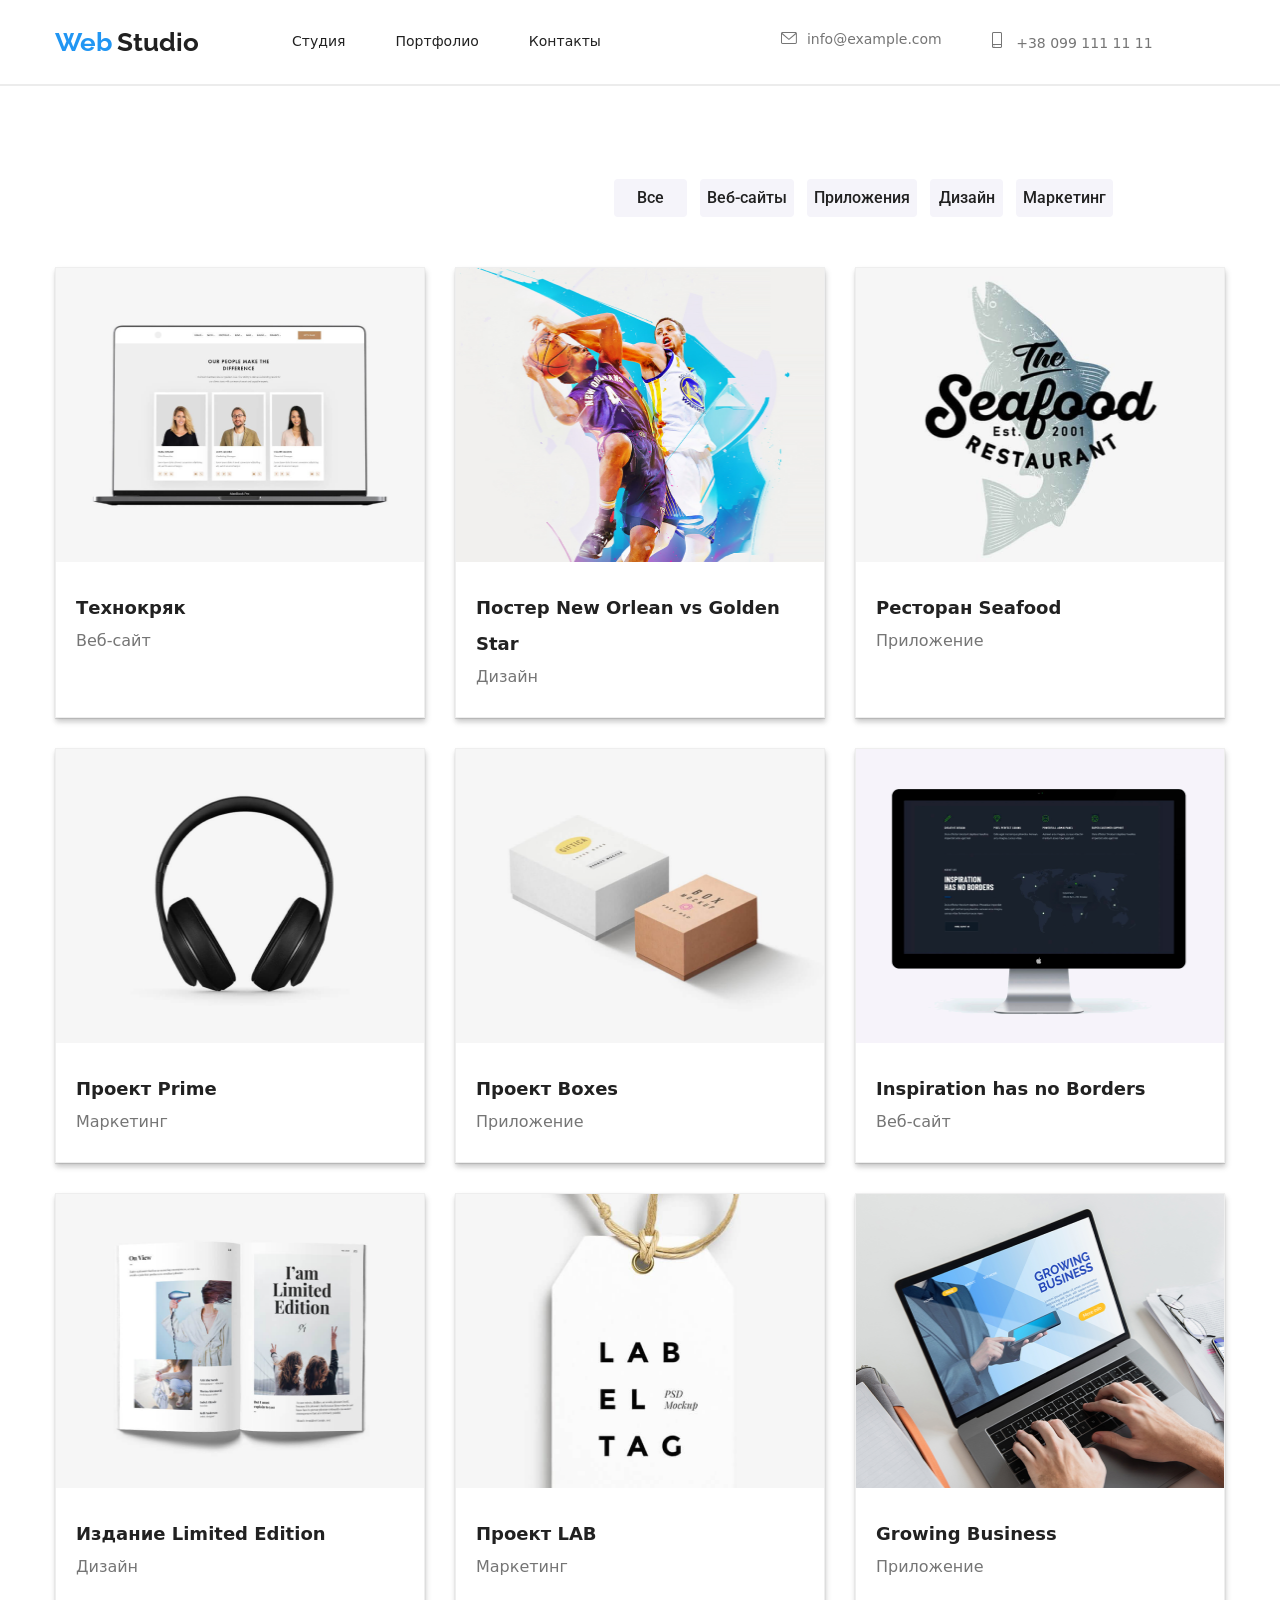
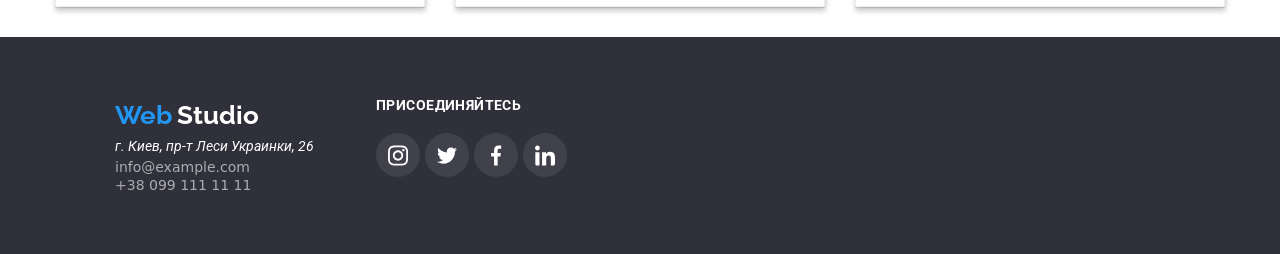
==== commit 83a43e99: "etgr" ====
--- a/portfolio.html
+++ b/portfolio.html
@@ -19,31 +19,42 @@
 </head>
 
 <body >
-    <header>
+<header>
+
+    <nav>
         <div class="container">
-        <nav >
-            <ul class="site-nav list">
-              <a href="" > <span class="logo-start">Web</span> <span class="logo" >  Studio</span></a>
-              
-              <li class="navi-bar"><a href="./index.html"class="link">Студия</a></li>
-              <li class="navi-bar"><a href=""class="link">Портфолио</a></li>
-              <li class="navi-bar"><a  href=""class="link">Контакты</a></li>
-           <div class="mobi-mail">
-            <button class="tel-button"><svg class="button-smart">
-                    <use href="./imege/symbol-defs.svg#icon-envelope"></use>
-                </svg></button>
-              <li class="last-items"><a class="items" href="mailto:">info@example.com</a></li>
-
-            <button class="tel-button"> <svg class="button-smart">
-                    <use href="./imege/symbol-defs.svg#icon-smartphone"></use>
-                </svg></button>
-              <li class="last-items"><a class="items" href="tel:+"> +38 099 111 11 11</a></li>
-              </div>
-            
-         </ul>
-        </nav>
+            <div class="site-nav list">
+                <a href=""> <span class="logo-start">Web</span> <span class="logo"> Studio</span></a>
+
+                <div class="navi-bar"><a href="./index.html" class="link">Студия</a></div>
+                <div class="navi-bar"><a href="" class="link">Портфолио</a></div>
+                <div class="navi-bar"><a href="" class="link">Контакты</a></div>
+
+                <ul class="mobi-mail">
+
+
+                    <li class="last-items">
+                        <a class="items" href="mailto:info@example.com"><svg class="button-smart" width="16px"
+                                height="12px">
+                                <use href="./imege/symbol-defs.svg#icon-envelope"></use>
+                            </svg>info@example.com
+                        </a>
+                    </li>
+
+                    <li class="last-items">
+                        <a class="items" href="tel:+38 099 111 11 11"><svg class="button-smart" width="10px"
+                                height="16px">
+                                <use href="./imege/symbol-defs.svg#icon-smartphone"></use>
+                            </svg> +38 099 111 11 11
+                        </a>
+                    </li>
+
+                </ul>
+            </div>
         </div>
-      </header>
+    </nav>
+
+</header>
     <hr>
 
     <main >
--- a/main.css
+++ b/main.css
@@ -2,6 +2,9 @@
   
     font-family: Roboto, sans-serif;}
     /*лого шапка logo*/
+.site-nav .list{ margin-right: auto;
+    margin-right: auto; margin-left: 0px;}
+
     .logo-start .logo {
     font-style: 400;
     font-weight: 700;
@@ -50,7 +53,9 @@
         font-size: 26px;
         line-height: 1.4;}
         /*список навигации link*/
-        .site-nav{text-align: center;}
+        .site-nav{text-align: center;
+        margin-right: auto;
+    margin-right: auto;}
 
         hr{border: 1px solid #ECECEC;}
 
@@ -80,46 +85,56 @@
 stroke-width:inherit;
 
 }
-       
-
-
-
-
-
-  .button{
-        cursor: pointer;background: #E5E5E5;
-color:  #AFB1B8;
-padding: 0;
+
+.button:hover{
+    background: #2196F3;
+
+}
+
+   
+.smart-link{
+
+color: #AFB1B8;
+background-color: #FFFFFF;
+border: none;
+display: inline-flex;
+align-items: center;
+width: 44px;
+height: 44px;
+border-radius: 50%;
+justify-content: center;}
+
+  
+.smart-link:focus,
+.smart-link:hover{
+    color: #FFFFFF;
+    ;background-color:#2196F3;
+}
+.smart-icon{
+    
+     
+    
+    fill: currentColor;}
+
+
+.button:last-child{margin-right: 0px;}
+
+
+
+.button-smart{
 margin-right: 10px;
-border: none;
-width: 44px; 
-height: 44px;  
-border-radius: 50%;}
-
-.button:last-child{margin-right: 0px;}
-
-
-
-.button-smart:hover{fill: #2196F3; }
-
-.button-smart{color: #757575;
-    
-display: flex;
-margin-left: auto;
-margin-right: auto;
-width: 20px;
-height: 20px; 
 fill: currentColor;}
 
 
 
 
-.tel-button{border: none;background: #FFFFFF;}
+.tel-button{border: none;
+    background: #FFFFFF;}
 
 .mobi-mail{
  display: flex;
- margin-left: auto;
-}
+ text-align: center;
+margin-left: 90px;}
              
         .last-nav{display: flex; }
 
@@ -148,28 +163,44 @@
             
          /* Эффективные решения для вашего бизнеса */
     
-        .main-hiro{text-align: center;vertical-align:middle}
+        .main-hiro{text-align: center;vertical-align:middle;margin-left: auto;
+        margin-right: auto;}
         
 
             .text{background: #2F303A;
-            background-image:linear-gradient(to bottom, rgba(47, 48, 58, 0.4), rgba(47, 48, 58, 0.4)), url(./imege/Img_Overlay.png);
-            background-position: center;;}
-            .overlay {justify-content: center;
-             width: 1600px;
-            height: 600px;
+            background-image:linear-gradient(to bottom, rgba(47, 48, 58, 0.4),rgba(47, 48, 58, 0.4)),
+             url(./imege/Img_Overlay.png);
+            background-position: center;
+       margin-right: auto;
+                margin-left: auto;
+      width: 1600px;
+    height: 600px;}
+            .overlay {margin-right: auto;
+                margin-left: auto;
+            
+            
             padding-top: 200px;
          
         }
 
-        
+       
 
         .hiro-title{
-        color: #FFFFFF;
-        font-weight: 900;
-        font-size: 44px;
-        line-height: 1.4;
-        text-align: center;
-    margin-left: 250px;
+            padding-bottom: 30px;
+            margin-left: auto;
+            margin-right: auto;
+            font-family: Roboto;
+font-style: normal;
+font-weight: 900;
+font-size: 44px;
+line-height: 60px;
+/* or 136% */
+
+text-align: center;
+letter-spacing: 0.06em;
+text-transform: uppercase;
+
+color: #FFFFFF;
         width: 696px;
         
        }
@@ -196,7 +227,9 @@
             padding-left: 0px;
             ;margin-bottom: 30px;
         }
-    
+    .wpt{
+        padding-top: 10px;}
+
             .paragraph {
 width: 270px;height: 75px;
 
@@ -212,8 +245,13 @@
 
 color: #757575;  }
     /* Чем мы занимаемся, Наша команда */
-
-    .lessons{text-align: center;}
+.less{padding-top: 94px;
+
+}
+
+
+    .lessons{text-align: center;
+    padding-bottom: 50px;}
     .affair{
     display: flex;
      padding-left: 0px;
@@ -225,6 +263,8 @@
     /* Наша команда имена */
   .rov{padding:30px ;}
 .main-style {
+    background-color: #fff;
+    padding-bottom: 30px;
   text-align: center;
   margin-left: auto;
   margin-right: auto;
@@ -262,6 +302,7 @@
     font-weight: 500;
     font-size: 16px;
     line-height: 19px;}
+    .last-items{text-align: right;}
     
     .team{
         font-style: 400;
@@ -275,20 +316,17 @@
         display: flex;
         text-align: center;}
    
-
-   
-    .items:hover{
-        
-        color: #2196F3;
-        font-style: 400;
-        font-weight: 500;
-        font-size: 14px;
-        line-height: 1.14;}
+.items:hover{ color:  #2196F3;}
+
+.items:nth-last-child{margin-right: 0px;}
+  
     .items{
+        
         display: block;
         padding-top: 32px;
         padding-bottom: 32px;
         margin-right: 50px;
+      
 
         color: #757575;
         font-style: 400;
@@ -296,10 +334,10 @@
         font-size: 14px;
         line-height: 1.14;}
 
-        
-    
+
+
     .mobile, .mail{
-       padding-top: 9px;
+    padding-top: 9px;
     color: rgba(255, 255, 255, 0.6);
     font-style: 400;
     font-weight: 400;
@@ -457,7 +495,6 @@
                 a {text-decoration: none;} 
                 
 
-    .site-nav{margin-left: 93px;}
     .bar{margin-left: auto;margin-right: auto;}
     .header>.container{align-items: center;}
     
@@ -491,7 +528,7 @@
     font-size: 16px;
      line-height: 1.8;
      color:#FFFFFF;
-     margin-right: 400px;
+   
      
      min-width: 200px;
      height: 50px;
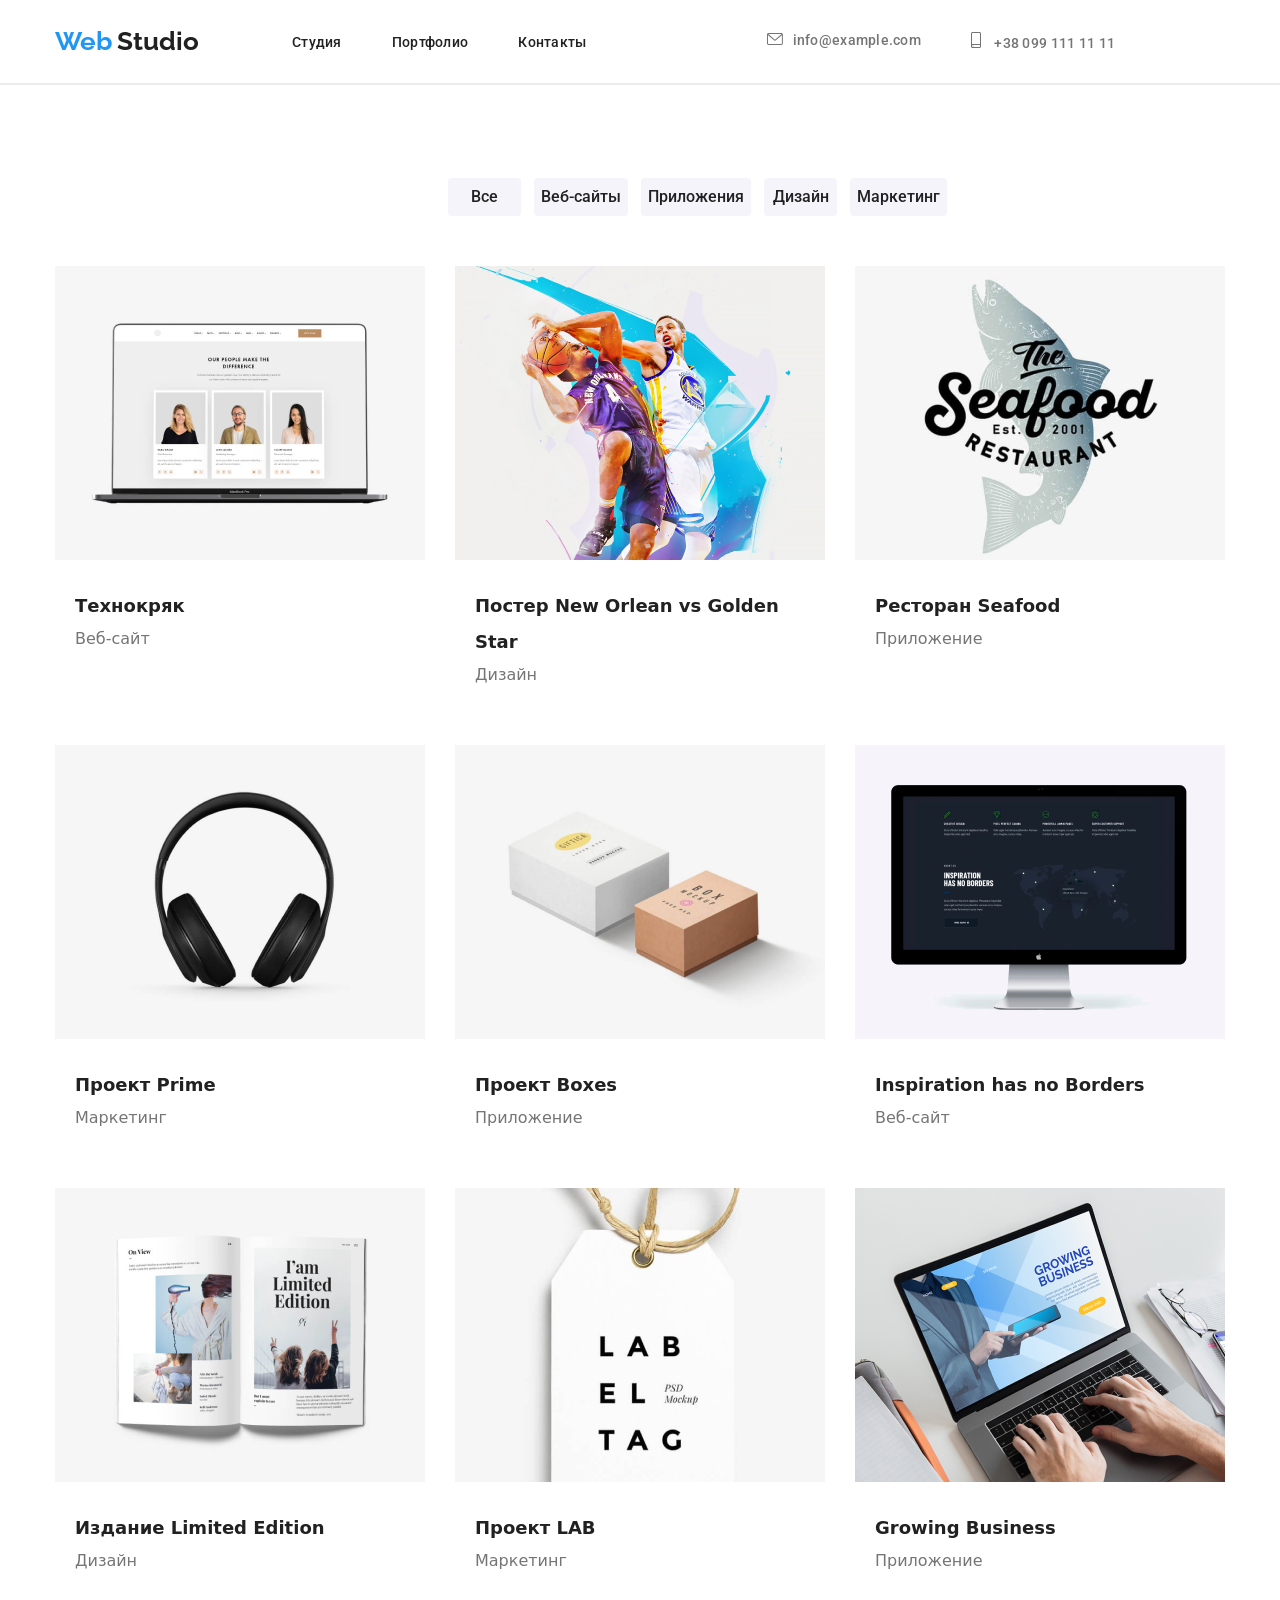
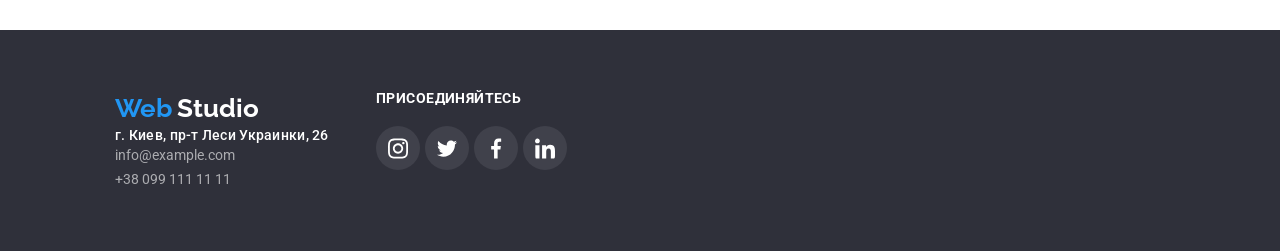
==== commit 95399424: "hvbk" ====
--- a/portfolio.html
+++ b/portfolio.html
@@ -199,7 +199,7 @@
     
     
                         <li class="add">
-                            <address>г. Киев, пр-т Леси Украинки, 26</address>
+                            <address class="text-add">г. Киев, пр-т Леси Украинки, 26</address>
                         </li>
                         <li><a class="mail" href="mailto:">info@example.com</a></li>
                         <li> <a class="mobile" href="tel:+"> +38 099 111 11 11</a></li>
--- a/main.css
+++ b/main.css
@@ -139,7 +139,12 @@
         .last-nav{display: flex; }
 
         .navi-bar{margin-right: 50px;
-            display: flex;}
+            display: flex;font-family: Roboto;
+font-style: normal;
+font-weight: 500;
+font-size: 14px;
+line-height: 16px;
+letter-spacing: 0.02em;}
             .navi:last-child{margin: 0px;}
         .link {
             display: flex;
@@ -149,17 +154,21 @@
             text-decoration: none;
 
             color: #212121;
-            font-style: 400;
-            font-weight: 500;
-            font-size: 14px;
-            line-height: 1.14;}
+           font-family: Roboto;
+font-style: normal;
+font-weight: 500;
+font-size: 14px;
+line-height: 16px;
+letter-spacing: 0.02em;}
                
         .link:hover{
             color: #2196F3;
-            font-style: 400;
-            font-weight: 500;
-            font-size: 14px;
-            line-height: 1.14;}
+           font-family: Roboto;
+font-style: normal;
+font-weight: 500;
+font-size: 14px;
+line-height: 16px;
+letter-spacing: 0.02em;}
             
          /* Эффективные решения для вашего бизнеса */
     
@@ -329,21 +338,23 @@
       
 
         color: #757575;
-        font-style: 400;
-        font-weight: 500;
-        font-size: 14px;
-        line-height: 1.14;}
+        font-family: Roboto;
+font-style: normal;
+font-weight: 500;
+font-size: 14px;
+line-height: 16px;
+letter-spacing: 0.02em;}
 
 
 
     .mobile, .mail{
     padding-top: 9px;
     color: rgba(255, 255, 255, 0.6);
-    font-style: 400;
-    font-weight: 400;
-    font-size: 14px;
-    line-height: 1.7
-    text-decoration none; }
+    font-family: Roboto;
+                    font-style:400;
+                    font-weight: 400;
+                    font-size: 14px;
+                    line-height: 24px;}
     
     /* Все,Веб-сайты,Приложения,Дизайн,Маркетинг*/
 
@@ -462,10 +473,12 @@
 
 .last-page{margin-right: 30px;margin-bottom: 30px;
   justify-content: center;
-width: 370px; border: 1px solid #EEEEEE;
-
+width: 370px; 
+
+}
+.last-page:hover{
+    border: 1px solid #EEEEEE;
 box-shadow: 0px 1px 1px rgba(0, 0, 0, 0.12), 0px 4px 4px rgba(0, 0, 0, 0.06), 1px 4px 6px rgba(0, 0, 0, 0.16);}
-
 .last-page:nth-child(3n + 3) {margin-right: 0px;}
 
 
@@ -482,7 +495,12 @@
 
                 ul{list-style: none;}
 
-                .my-address{padding-left: 0;}
+                .my-address{padding-left: 0;
+                font-family: Roboto;
+                    font-style:400;
+                    font-weight: 400;
+                    font-size: 14px;
+                    line-height: 24px;}
 
                 .add{font-family: Roboto;
                     font-style:400;
@@ -492,6 +510,13 @@
                     
                     color: #FFFFFF;
                     }
+
+                    .text-add{font-family: Roboto;
+font-style: normal;
+font-weight: 500;
+font-size: 14px;
+line-height: 16px;
+letter-spacing: 0.02em;}
                 a {text-decoration: none;} 
                 
 
@@ -499,7 +524,7 @@
     .header>.container{align-items: center;}
     
     .container-navigation{
-       margin-left: 566px;
+       margin-left: 400px;
     padding-top: 93px;
 padding-bottom: 50px;}
       
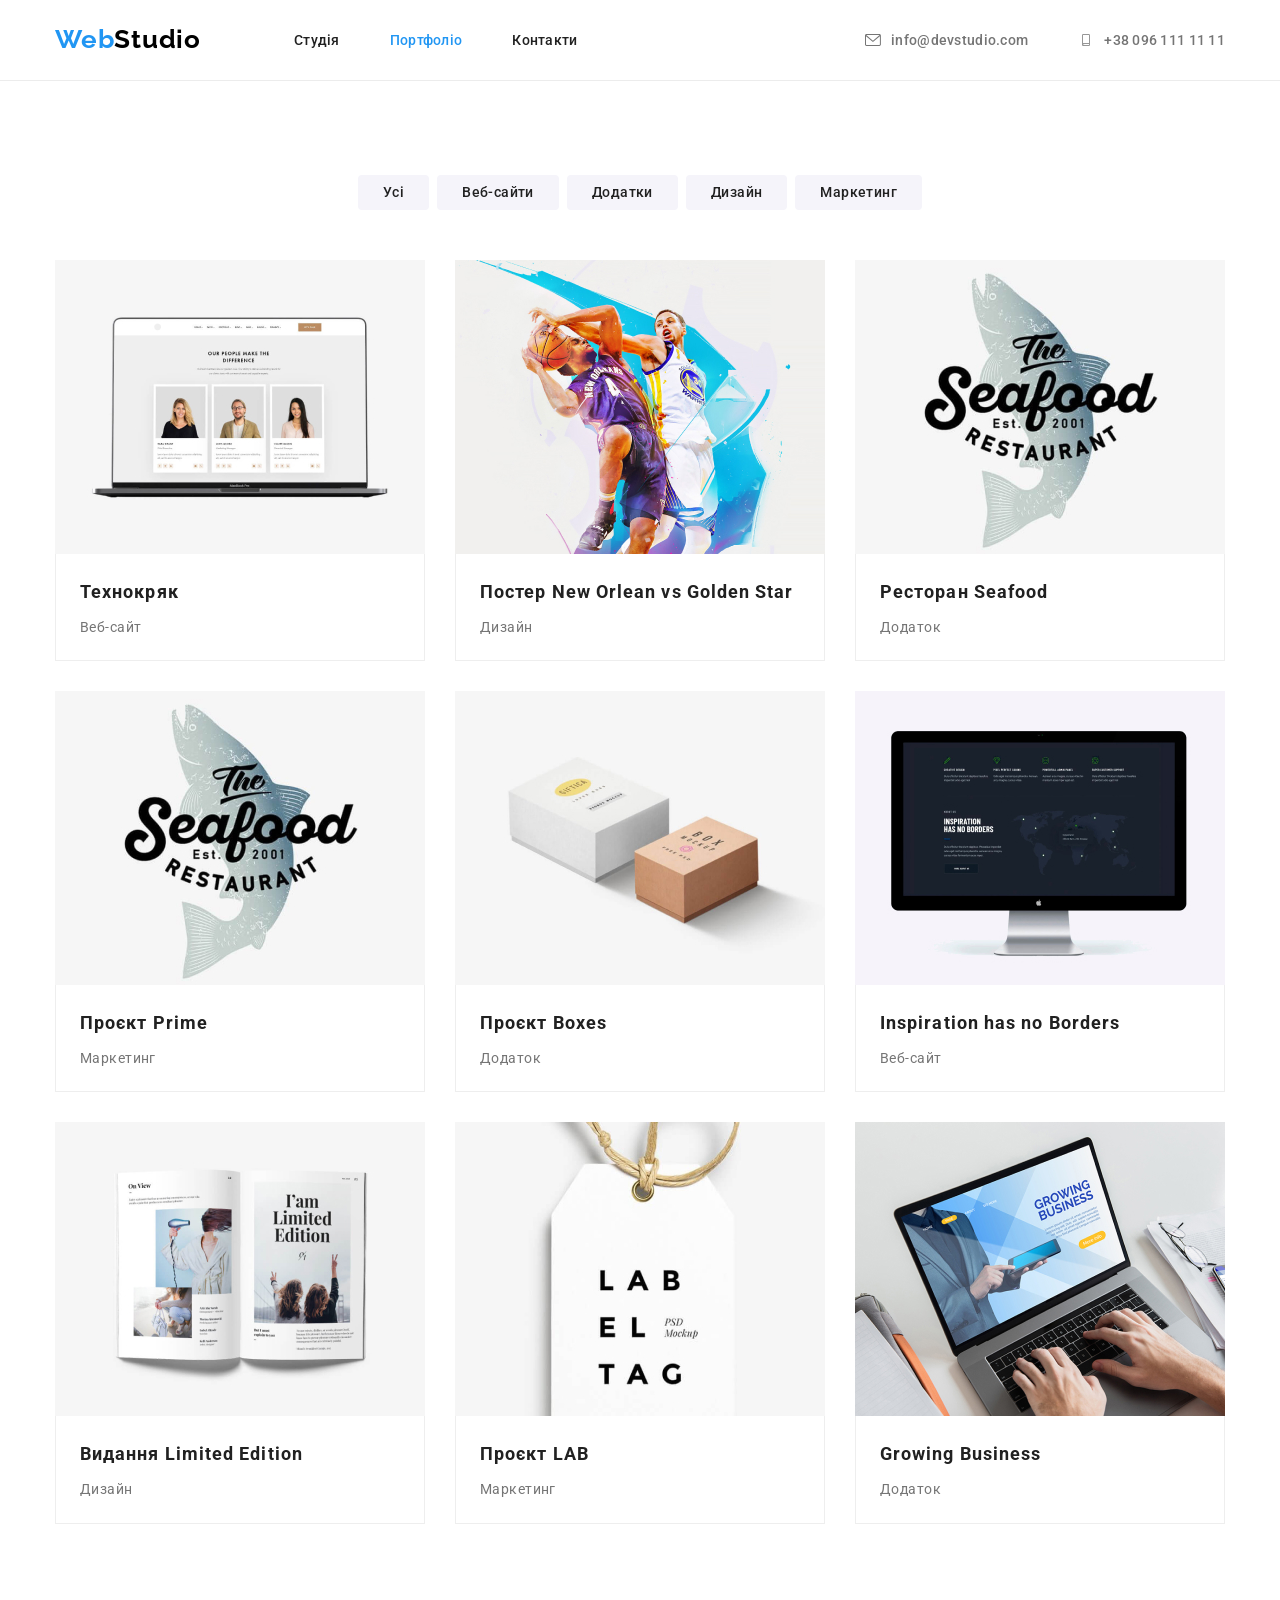
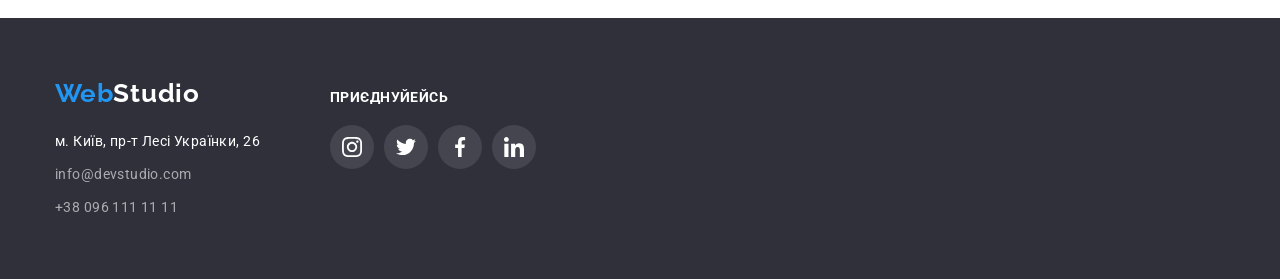
==== commit bf220e8c: "Initial commit" ====
--- a/portfolio.html
+++ b/portfolio.html
@@ -1,219 +1,238 @@
-<!DOCTYPE html>
-<html lang="ru">
-
-<link rel="stylesheet" href="./main.css">
-
-<head>
-    <meta charset="UTF-8">
-    <meta name="viewport" content="width=device-width, initial-scale=1.0">
-    <title>Document</title>
-    <link rel="preconnect" href="https://fonts.gstatic.com">
-
-    <link href="https://fonts.googleapis.com/css2?family=Raleway:wght@700&family=Roboto:wght@400;500;700&display=swap"
-        rel="stylesheet" />
-
-    <link rel="stylesheet" href="https://cdnjs.cloudflare.com/ajax/libs/modern-normalize/1.0.0/modern-normalize.min.css"
-        integrity="sha512-ISS7cAi1PEhQ8jnbJpJZMd29NlhNj4AWYyLOSp2CE/CsHxTCu+r+t0D2yoJudVrd0/8fTVPUVDzY5Tvli75u/g=="
-        crossorigin="anonymous" />
-
-</head>
-
-<body >
-<header>
-
-    <nav>
-        <div class="container">
-            <div class="site-nav list">
-                <a href=""> <span class="logo-start">Web</span> <span class="logo"> Studio</span></a>
-
-                <div class="navi-bar"><a href="./index.html" class="link">Студия</a></div>
-                <div class="navi-bar"><a href="" class="link">Портфолио</a></div>
-                <div class="navi-bar"><a href="" class="link">Контакты</a></div>
-
-                <ul class="mobi-mail">
-
-
-                    <li class="last-items">
-                        <a class="items" href="mailto:info@example.com"><svg class="button-smart" width="16px"
-                                height="12px">
-                                <use href="./imege/symbol-defs.svg#icon-envelope"></use>
-                            </svg>info@example.com
-                        </a>
-                    </li>
-
-                    <li class="last-items">
-                        <a class="items" href="tel:+38 099 111 11 11"><svg class="button-smart" width="10px"
-                                height="16px">
-                                <use href="./imege/symbol-defs.svg#icon-smartphone"></use>
-                            </svg> +38 099 111 11 11
-                        </a>
-                    </li>
-
-                </ul>
-            </div>
-        </div>
-    </nav>
-
-</header>
-    <hr>
-
-    <main >
-        <section> 
-            <div class="container-navigation">
-    <ul class="navigation">
-           <button class="button-site">  Все</button>
-           <button class="button-site"> Веб-сайты</button>
-           <button class="button-site"> Приложения</button>
-            <button class="button-site">Дизайн</button>
-            <button class="button-site">Маркетинг</button>
-    </ul>
-        </div>
-        </section>
-  
-    <section class="mast-last">
-        <div class="container">
-            <ul class="mast-team">
-            <li class="last-page">
-                <img src="./imege/2/img.png" width="370" height="294" alt="">
-
-                <div class="mi-project">
-                <h3>Технокряк</h3>
-                <p class="project">Веб-сайт</p>
-                </div>
-                
-            </li>
-        
-            <li class="last-page">
-                <img src="./imege/2/img_2.png" width="370" height="294" alt="">
-
-                <div class="mi-project">
-                <h3>Постер New Orlean vs Golden Star</h3>
-                <p class="project">Дизайн</p>
-                </div>
-
-            </li>
-            <li class="last-page">
-                <img src="./imege/2/img_3.png" width="370" height="294" alt="">
-
-                <div class="mi-project">
-                <h3>Ресторан Seafood</h3>
-                <p class="project">Приложение</p>
-                </div>
-
-            </li>
-
-            <li class="last-page">
-                <img src="./imege/2/img4.png" width="370" height="294" alt="">
-
-                <div class="mi-project"> 
-                <h3>Проект Prime</h3>
-                <p class="project">Маркетинг</p>
-                </div>
-
-            </li>
-            <li class="last-page">
-                <img src="./imege/2/img5.png" width="370" height="294" alt="">
-                
-                <div class="mi-project">
-                <h3>Проект Boxes</h3>
-                <p class="project">Приложение</p>
-                </div>
-
-            </li>
-            <li class="last-page">
-                <img src="./imege/2/img6.png" width="370" height="294" alt="">
-
-                <div class="mi-project">
-                <h3>Inspiration has no Borders</h3>
-                <p class="project">Веб-сайт</p>
-                </div>
-
-            </li>
-
-            <li class="last-page">
-                <img src="./imege/2/7.png" width="370" height="294" alt="">
-
-                <div class="mi-project">
-                <h3>Издание Limited Edition</h3>
-                <p class="project">Дизайн</p>
-
-                </div>
-
-            </li>
-
-            <li class="last-page">
-               <img src="./imege/2/8.png" width="370" height="294" alt="">
-
-            <div class="mi-project">
-               <h3>Проект LAB</h3>
-               <p class="project">Маркетинг</p>
-
-            </div>
-            </li>
-
-            <li class="last-page">
-                <img src="./imege/2/9.png" width="370" height="294" alt="">
-
-                <div class="mi-project">
-                <h3>Growing Business</h3>
-                <p class="project">Приложение</p>
-                </div>
-
-            </li>
-        </ul>
-        </div>
-    
-    </section>
-    
-    </main>
-    <section>
-        <footer>
-            <ul>
-                <div class="container">
-                    <div class="network">
-    
-                        <li>
-                            <h1 class="net">ПРИСОЕДИНЯЙТЕСЬ</h1>
-    
-                            <button class="my-network"><svg class="button-social">
-                                    <use href="./imege/symbol-defs.svg#icon-instagram-1"></use>
-                                </svg></button>
-    
-    
-                            <button class="my-network"> <svg class="button-social">
-                                    <use href="./imege/symbol-defs.svg#icon-twitter-1"></use>
-                                </svg></button>
-    
-                            <button class="my-network"><svg class="button-social">
-                                    <use href="./imege/symbol-defs.svg#icon-facebook-1"></use>
-                                </svg></button>
-    
-                            <button class="my-network"><svg class="button-social">
-                                    <use href="./imege/symbol-defs.svg#icon-linkedin-1"></use>
-                                </svg></button>
-                    </div>
-                    </li>
-                    <ul class="mi-network">
-    
-                        <a href=""> <span class="logo-start">Web</span> <span class="logo-my">Studio</span></a>
-    
-    
-                        <li class="add">
-                            <address class="text-add">г. Киев, пр-т Леси Украинки, 26</address>
-                        </li>
-                        <li><a class="mail" href="mailto:">info@example.com</a></li>
-                        <li> <a class="mobile" href="tel:+"> +38 099 111 11 11</a></li>
-                    </ul>
-    
-    
-    
-    
-    
-    
-            </ul>
-    
-        </footer>
-    </section>
-    
-</body>
+<!DOCTYPE html>
+<html lang="uk">
+
+<head>
+    <meta charset="UTF-8">
+    <meta http-equiv="X-UA-Compatible" content="IE=edge">
+    <meta name="viewport" content="width=device-width, initial-scale=1.0">
+    <title>WebStudio</title>
+    <link
+        href="https://fonts.googleapis.com/css2?family=Raleway:wght@700&family=Roboto:wght@400;500;700;900&display=swap"
+        rel="stylesheet" />
+    <link rel="stylesheet"
+        href="https://cdnjs.cloudflare.com/ajax/libs/modern-normalize/1.0.0/modern-normalize.min.css" />
+    <link rel="stylesheet" href="./css/styles.css">
+</head>
+
+<body>
+    <!--Навигація-->
+    <header class="header">
+    
+        <div class="container">
+            <a href="" lang="en" class="header-logo link ">Web<span class="accent">Studio</span></a>
+            <nav class="nav">
+                <ul class="nav-list list">
+    
+                    <li class="user"><a class="link up " href="./index.html">Студія</a></li>
+                    <li class="user"><a class="link up current" href="./portfolio.html">Портфоліо</a></li>
+                    <li class="user"><a class="link up" href="">Контакти</a></li>
+                </ul>
+            </nav>
+            <!--Контактні данні-->
+    
+            <ul class="contacts-list list ">
+                <li class="contacts-item ">
+                    <a class="contacts-link link up" href="meilto:info@devstudio.com">
+                        <svg class="icon-envelope" with="16" height="12">
+                            <use href="./svg/symbol-defs.svg#mail"></use>
+                        </svg>
+                        info@devstudio.com
+                    </a>
+                </li>
+                <li class="contacts-item "><a class="contacts-link link up" href="tel:+380961111111">
+                        <svg class="icon-envelope" with="10" height="16">
+                            <use href="./svg/symbol-defs.svg#smartphone"></use>
+                        </svg>
+                        +38 096 111 11
+                        11</a>
+                </li>
+            </ul>
+    
+    
+        </div>
+    
+    </header>
+    <main>
+        <section class="sekt">
+            <div class="container teami">
+                <h1 class="visually-hidden">Portfolio</h1>
+                <ul class="my-btn list">
+                    <li><button type="button" class="button">Усі</button></li>
+                    <li><button type="button" class="button">Веб-сайти</button></li>
+                    <li><button type="button" class="button">Додатки</button></li>
+                    <li><button type="button" class="button">Дизайн</button></li>
+                    <li><button type="button" class="button">Маркетинг</button></li>
+                </ul>
+                <!--Портфолио-->
+                <ul class="wrap list">
+                    <li class="my-wrap">
+                        <a class="seck-wrap link" href="">
+                            <img src="./images/portfolio/texn.jpg"
+                            alt="Ноутбук з відкритою сторінкою сайта з картками працівників " width="370">
+                    <div class="wrap-img">
+                            <h2 class="socials">Технокряк</h2>
+                            <p class="text">Веб-сайт</p>
+                    </div>
+
+                        </a>
+                        
+                    </li>
+                    <li class="my-wrap">
+                     <a class="seck-wrap link" href="">
+                        <img src="./images/portfolio/bask.jpg"
+                        alt="Двоє чоловіків, які грають у баскетбол за різні команди, борються за м'яч"
+                        width="370">
+                        <div class="wrap-img">
+                    <h2 lang="en" class="socials">Постер New Orlean vs Golden Star</h2>
+                        <p class="text">Дизайн</p>
+                </div>
+                     </a>
+                         
+
+                    </li>
+                    <li class="my-wrap">
+                        <a class="seck-wrap link" href="">
+                            <img src="./images/portfolio/rest.jpg" alt="Полупрозрачная рыба на фоне надписи"
+                            width="370">
+                            <div class="wrap-img">
+                        <h2 class="socials">Ресторан Seafood</h2>
+                            <p class="text">Додаток</p>
+                    </div>
+                        </a>
+                          
+
+                    </li>
+                    <li class="my-wrap">
+                       <a class="seck-wrap link" href="">
+                        <img src="./images/portfolio/irpods.jpg" alt="Великі навушники" width="370">
+                        <div class="wrap-img">
+                        <h2 lang="en" class="socials">Проєкт Prime</h2>
+                            <p class="text">Маркетинг</p>
+                    </div>
+                       </a>
+                           
+
+                    </li>
+                    <li class="my-wrap">
+                        <a class="seck-wrap link" href="">
+                            <img src="./images/portfolio/box.jpg" alt="Дві коробки - велика та маленька" width="370">
+                            <div class="wrap-img">
+                                <h2 lang="en" class="socials">Проєкт Boxes</h2>
+                                    <p class="text">Додаток</p>
+                            </div>
+                        </a>
+                           
+
+                    </li>
+                    <li class="my-wrap">
+                        <a class="seck-wrap link" href="">
+                            <img src="./images/portfolio/monitor.jpg"
+                            alt="Компьютер с открытой страницой сайта с изображением карты" width="370">
+                    <div class="wrap-img">
+                            <h2 lang="en" class="socials">Inspiration has no Borders</h3>
+                            <p class="text">Веб-сайт</p>
+                    </div>
+                        </a>
+                           
+
+                    </li>
+                    <li class="my-wrap">
+                        
+                        <a class="seck-wrap link" href="">
+                            <img src="./images/portfolio/book.jpg"
+                            alt="Відкрита книга із зображеннями жінок написом обмежений випуск" width="370">
+                    <div class="wrap-img">
+                            <h2 lang="en" class="socials">Видання Limited Edition</h3>
+                            <p class="text">Дизайн</p>
+                            </div></a>
+
+                    </li>
+                    <li class="my-wrap">
+                        
+                           <a class="seck-wrap link" href="">
+                            <img src="./images/portfolio/lebe.jpg" alt="Бірка з написом Lab el tag в PSD макеті"
+                            width="370">
+                    <div class="wrap-img">
+                            <h2 lang="en" class="socials">Проєкт LAB</h3>
+                            <p class="text">Маркетинг</p>
+                    </div>
+                           </a>
+
+                    </li>
+                    <li class="my-wrap">
+                        
+                          <a class="seck-wrap link" href="">
+                            <img src="./images/portfolio/laptop.jpg"
+                            alt="Чоловічі руки натискають на кнопки клавіатури в ноутбуку, в якому відкрито сторінку із зображенням чоловіка з телефоном"
+                            width="370">
+                    <div class="wrap-img">
+                        <h2 lang="en" class="socials">Growing Business</h3>
+                            <p class="text">Додаток</p>
+                    </div>
+                          </a>
+
+                    </li>
+                </ul>
+            </div>
+
+        </section>
+    </main>
+ <!--Футер-->
+ <footer class="address">
+    <div class="container footer-flex">
+     <div>
+        <a href="./index.html" lang="en" class="footer-logo link">Web<span class="accent">Studio</span></a>
+        
+        <address class="footer-address">
+            <ul class="list">
+                <li class="add-link"><a href="https://goo.gl/maps/Q1Ch7mxqpmP8pEwYA" target="_blank"
+                        rel="noopener nofollow " class="adress-link link">м. Київ, пр-т Лесі Українки, 26</a></li>
+                <li class="abb-link"><a class="address-contact link"
+                        href="meilto:info@devstudio.com">info@devstudio.com</a></li>
+                <li class="abb-link"><a class="address-contact link" href="tel:+380961111111">+38 096 111 11 11</a></li>
+            </ul>
+    
+
+    </address>
+     </div>
+    <div class="accost">
+        <p class="social-title">ПРИЄДНУЙЕЙСЬ</p>
+        <ul class="network-list-company list">
+            <li class="item">
+                <a href="#" class="network-link-company">
+                    <svg class="icon-network-company">
+                        <use href="./svg/symbol-defs.svg#instagram"></use>
+                    </svg>
+                </a>
+            </li>
+            <li class="item">
+                <a href="#" class="network-link-company">
+                    <svg class="icon-network-company">
+                        <use href="./svg/symbol-defs.svg#twitter-"></use>
+                    </svg>
+                </a>
+            </li>
+            <li class="item">
+                <a href="#" class="network-link-company">
+                    <svg class="icon-network-company">
+                        <use href="./svg/symbol-defs.svg#facebook"></use>
+                    </svg>
+                </a>
+            </li>
+            <li class="item">
+                <a href="#" class="network-link-company">
+                    <svg class="icon-network-company">
+                        <use href="./svg/symbol-defs.svg#linkedin"></use>
+                    </svg>
+                </a>
+            </li>
+        </ul>
+    </div>
+</div>
+</div>
+</footer>
+
+
+</body>
+
 </html>
--- a/css/styles.css
+++ b/css/styles.css
@@ -0,0 +1,568 @@
+:root {
+  --primary-text-color: #757575;
+  --title-text-color: #212121;
+  --acccent-color: #2196f3;
+  --primary-white-color: #ffffff;
+  --black-color: #000000;
+  --text-footer: rgba(255, 255, 255, 0.6);
+  --secondary-bg-color: #f5f4fa;
+  --title-text-color: #212121;
+  --footer-bg-color: #2f303a;
+  --primary-font-weight: 400;
+  --secondary-font-weight: 500;
+  --title-font-weight: 700;
+  --hero-title-font-weight: 900;
+}
+body {
+  background-color: var(--primary-white-color);
+  color: var(--primary-text-color);
+  letter-spacing: 0.03em;
+  font-family: Roboto, sans-serif;
+  font-size: 14px;
+}
+.visually-hidden {
+  position: absolute;
+  white-space: nowrap;
+  width: 1px;
+  height: 1px;
+  overflow: hidden;
+  border: 0;
+  padding: 0;
+  clip: rect(0 0 0 0);
+  clip-path: inset(50%);
+  margin: -1px;
+}
+.link {
+  text-decoration: none;
+  color: inherit;
+}
+
+.list {
+  margin: 0;
+  padding-left: 0;
+  list-style: none;
+}
+h1,
+h2,
+h3,
+h4,
+h5,
+h6
+p{
+  margin: 0;
+}
+img{
+  display: block;
+  min-width: 100%;
+  height: auto;
+}
+
+.container{
+  width: 1200px;
+  margin: 0 auto;
+  padding: 0 15px;
+}
+.section{
+  padding-top: 94px;
+  padding-bottom: 94px;
+}
+/* Навігація*/
+
+.header .container{
+  display: flex;
+  align-items: center;
+ 
+}
+.header{
+  border-bottom: 1px solid #ECECEC;
+
+}
+.header-logo {
+  align-items: center;
+display: block; 
+padding-top: 24px;
+padding-bottom: 25px;
+  font-weight: 700;
+  font-size: 26px;
+  font-family: 'Raleway';
+  letter-spacing: 0.03em;
+  color: var(--acccent-color);
+  line-height: calc(31 / 26);
+}
+.header-logo .accent {
+  color: var(--black-color);
+}
+.footer-logo {
+  display: block;
+    font-family: 'Raleway';
+  font-style: normal;
+  font-weight: 700;
+  font-size: 26px;
+  line-height: calc(31 / 26);
+  color: var(--acccent-color);
+}
+
+.accent {
+  font-weight: 700;
+  font-family: 'Raleway';
+  letter-spacing: 0.03em;
+  color: var(--primary-white-color);
+  line-height: calc(16 / 14);
+}
+
+.nav {    margin-left: 93px;
+  color: var(--title-text-color);
+  font-weight: 500;
+  font-size: 14px;
+  letter-spacing: 0.02em;
+  line-height: calc(16 / 14);
+}
+.nav a:hover,.nav:focus {
+  color: var(--acccent-color);
+}
+.current{
+    color: var(--acccent-color)
+}
+.nav-list{
+ 
+  display: flex;
+  align-items: center;
+  gap: 50px;
+}
+.user .up:focus{
+  color: #2196F3;;
+}
+.up{
+  align-items: center;
+  display: block;
+  padding-top: 32px;
+  padding-bottom: 32px;
+}
+.up:focus{border-radius: 4px; border: 1px solid #2196F3;
+
+}
+.user:focus{ border-radius: 4px; border: 1px solid #2196F3;}
+.icon-envelope{
+  margin-right: 10px;
+  width: 16px;
+  height: 12px;
+  fill: currentColor;
+  
+}
+.contacts-link {
+  display: flex;
+  align-items: center;
+  font-size: 14px;
+  color: var(--primary-text-color);
+  letter-spacing: 0.02em;
+  font-weight: 500;
+  line-height: calc(16 / 14);
+}
+.contacts-link:hover,
+.contacts-link:focus {
+  color: var(--acccent-color);
+  letter-spacing: 0.02em;
+  font-weight: 500;
+  line-height: calc(16 / 14);
+}
+.contacts-list{
+  display: flex;
+  align-items: center;
+  margin-left: auto;
+}
+.contacts-item + .contacts-item{
+margin-left: 50px;
+}
+/*Структура діяльності*/
+.hero {margin: 0 auto;
+    max-width: 1600px;
+    min-height: 600px;
+  padding: 200px 0;
+  background: var(--footer-bg-color);
+  background-image: linear-gradient(to right, rgba(47, 48, 58, 0.4), rgba(47, 48, 58, 0.4)), url(../svg/hero-bg.jpg);
+  background-size: cover;
+  background-position: center;
+}
+.hiro-title {
+  color: var(--primary-white-color);
+  font-weight: 900;
+  font-size: 44px;
+  line-height: 1.36;
+  text-align: center;
+  letter-spacing: 0.06em;
+  text-transform: uppercase;
+  width: 696px;
+  margin: 0 auto;
+  margin-bottom: 30px;
+}
+
+.hero .button {
+  background: var(--acccent-color);
+  color: var(--primary-white-color);
+  cursor: pointer;
+  font-family: inherit;
+  font-weight: 700;
+  font-size: 16px;
+  line-height: 1.88;
+  text-align: center;
+  letter-spacing: 0.06em;
+}
+.features-title {
+  margin-bottom: 10px;
+  font-weight: 700;
+  font-size: 14px;
+  line-height: calc(16 / 14);
+  color: var(--title-text-color);
+  text-transform: uppercase;
+}
+.icons-features {
+  display: flex;
+  justify-content: center;
+  align-items: center;
+background: #F5F4FA;
+border-radius: 4px;
+height: 120px;
+margin-bottom: 30px;}
+.my-features {
+  display: flex;
+  column-gap: 30px;}
+.features-item {width: 270px;}
+.features-text {
+ margin-top: 0;
+  margin-bottom: 0px;
+  line-height: calc(24 / 14);
+}
+/*Чим ми займаємося*/
+.doing-list{
+  display: flex;
+  column-gap: 30px;
+}
+.doing {
+ padding-top: 0;
+ 
+}
+.team {
+  padding-top: 94px;
+  padding-bottom: 94px;
+  background: #F5F4FA;
+}
+.section-title{
+margin-bottom: 50px;
+  font-weight: 700;
+  font-size: 36px;
+  line-height: 1.16;
+  letter-spacing: 0.03em;
+  color: var(--title-text-color);
+  text-align: center;
+  
+}
+/*Наша команда*/
+.team-list{
+  display: flex;
+  column-gap: 30px;
+}
+.team-item {padding-top: 94px;
+  padding-bottom: 94px;
+  background: #F5F4FA;
+}
+.team-it{
+  box-shadow: 0px 1px 3px rgba(0, 0, 0, 0.12), 0px 1px 1px rgba(0, 0, 0, 0.14), 0px 2px 1px rgba(0, 0, 0, 0.2);
+border-radius: 0px 0px 4px 4px;
+  background: #FFFFFF;
+}
+.team-img{
+justify-content: center;
+padding-top: 30px;
+padding-bottom: 30px;
+background: #FFFFFF;
+
+}
+.team-user {
+  text-align: center;
+
+  font-size: 16px;
+  font-weight: 500;
+  line-height: calc(19 / 16);
+
+  color: var(--title-text-color);
+}
+.team-text {
+  margin-top: 10px;
+  margin-bottom: 0;
+  text-align: center;
+  font-family: inherit;
+  font-size: 16px;
+  line-height: calc(19 / 16);
+  font-family: 'Roboto';
+font-style: normal;
+font-weight: 400;
+color: #757575;
+letter-spacing: 0.03em;
+}
+.icon-list {
+  display: flex;
+  margin-top: 16px;
+  gap: 10px;
+  justify-content: center;
+  text-align: center;
+}
+
+.icon-link {
+  display: flex;
+
+  align-items: center;
+  justify-content: center;
+   border-radius: 50%;
+   color: #AFB1B8;
+width: 100%;
+height: 100%;
+}
+.icon-link:hover,
+.icon-link:focus {
+  color:#FFFFFF;
+  background-color: #2196F3;
+  filter: drop-shadow(0px 4px 4px rgba(0, 0, 0, 0.25));
+}
+.icon-network {
+
+ width: 20px;
+  height: 20px;
+  fill: currentColor;
+
+}
+/*ПОСТІЙНІ КЛІЄНТИ*/
+.clients-list{
+ 
+  display: flex;
+gap: 30px;
+justify-content: center;
+ width: 100%;
+height: 100%;
+
+}
+.clients-list .itemi:focus{
+  border: 1px solid #2196F3;
+}
+
+.itemi{
+ 
+ width: 170px;
+height: 92px;
+border: 1px solid #AFB1B8;
+border-radius: 4px;
+justify-content: center;
+display: block;
+align-items: center;
+
+}
+
+
+.itemi:hover, .itemi:focus{
+  border: 1px solid #2196F3;
+}
+.client-icons{
+ 
+
+}
+.client-link:hover,.client-link:focus{
+  color: #2196F3;
+  
+}
+.client-link{
+  display: inline-flex;
+  justify-content: center;
+  align-items: center;
+ width: 100%;
+height: 100%;
+fill: currentColor;
+color: #AFB1B8;
+}
+
+/*Кнопки*/
+
+.bt{text-align: center;}
+.hero-btn {
+  width: 216px;
+  height: 50px;
+justify-content: center;
+font-weight: 700;
+  font-family: 'Roboto';
+  border: 0;
+  border-radius: 4px;
+  background: var(--acccent-color);
+  font-style: normal;
+  font-weight: 500;
+  line-height: calc(30 / 16);
+  text-align: center;
+  color: var(--primary-white-color);
+  cursor: pointer;
+  letter-spacing: 0.06em;
+}
+
+.hero-btn:hover, .hero-btn:focus  {
+background: #188CE9;
+}
+
+    .sekt{
+ padding-top: 94px;
+    padding-bottom: 94px;
+    }
+.my-btn{
+ justify-content: center;
+  margin-bottom: 50px;
+  gap: 8px;
+  display: flex;
+ 
+}
+.button {
+  padding: 6px 25px;
+  cursor: pointer;
+  font-family: 'Roboto';
+  border: 0;
+  border-radius: 4px;
+  color: var(--title-text-color);
+  background: var(--secondary-bg-color);
+  font-style: normal;
+ letter-spacing: 0.03em;
+  font-weight: 500;
+  line-height: calc(26 / 16);
+  text-align: center;
+  color: var(--title-text-color);
+}
+
+.button:hover,
+.button:focus {
+  cursor: pointer;
+  font-weight: 500;
+  border-radius: 4px;
+  border: 0;
+  background: var(--acccent-color);
+  color: #ffffff;
+  font-style: normal;
+  font-weight: 500;
+  line-height: calc(26 / 16);
+  text-align: center;
+  box-shadow: 0px 3px 1px rgba(0, 0, 0, 0.1), 0px 1px 2px rgba(0, 0, 0, 0.08), 0px 2px 2px rgba(0, 0, 0, 0.12);
+}
+/*Футер*/
+.address{
+background: #2F303A;
+padding-bottom: 60px;
+padding-top: 60px;
+}
+.footer-address{
+  margin-top: 20px;
+font-style: normal;
+}
+.add-link{
+margin-top: 20px;
+}
+.abb-link{
+margin-top: 9px;
+}
+.adress-link{
+display: block;
+
+font-size: 14px;
+color: #FFFFFF;
+line-height: calc(24 / 14);
+}
+.address-contact{
+  display: block;
+
+font-weight: 400;
+font-size: 14px;
+line-height: calc(24 / 14);
+color: rgba(255, 255, 255, 0.6);
+
+}
+.address-contact:hover, .address-contact:focus{
+  color: #2196F3;
+}
+/*Портфолио*/
+.wrap{
+ display: flex;
+flex-wrap: wrap;
+gap: 30px;
+width: 100%;    
+}
+.my-wrap{
+}
+.seck-wrap {
+  display: block;
+}
+.wrap-img{
+padding-left: 24px;
+padding-right: 24px;
+padding-top: 20px;
+padding-bottom: 20px;
+border-bottom:1px solid #EEEEEE;
+border-left:1px solid #EEEEEE;
+border-right:1px solid #EEEEEE;
+flex-wrap: wrap;
+}
+.socials {
+ 
+  margin-bottom: 0;
+  font-style: normal;
+  font-weight: 700;
+  line-height: calc(36 / 18);
+  letter-spacing: 0.06em;
+  color: var(--title-text-color);
+  font-size: 18px;
+}
+.text {margin-top: 4px;
+  margin-bottom: 0;
+  font-style: normal;
+  font-weight: 400;
+  line-height: calc(30 / 16);
+}
+/*ПРИЄДНУЙЕЙСЬ*/
+.social-title{
+  font-family: 'Roboto';
+font-style: normal;
+font-weight: 700;
+line-height: calc(16 / 14);
+line-height: 16px;
+letter-spacing: 0.03em;
+text-transform: uppercase;
+margin-bottom: 20px;
+margin-top: 0;
+color: #FFFFFF;
+}
+.accost{margin-left: 70px;}
+.network-list-company{
+  display: flex;
+}
+.network-list-company{
+  gap: 10px;
+}
+.network-link-company{
+ 
+  display: inline-flex;
+  align-items: center;
+  justify-content: center;
+  border-radius: 50%;
+  background: rgba(255, 255, 255, 0.1);
+  width: 44px;
+  height: 44px;}
+.icon-network-company{
+  height: 20px;
+  width: 20px;
+ 
+  }
+  
+  .network-link-company{
+    fill: #FFFFFF;
+  }
+.network-link-company:hover,.network-link-company:focus{
+    background: #2196F3;
+    cursor: pointer;
+  }
+.footer-flex{   
+   display: flex;
+  align-items: baseline;}
+  .item{
+    width: 44px;
+  height: 44px;
+  }
